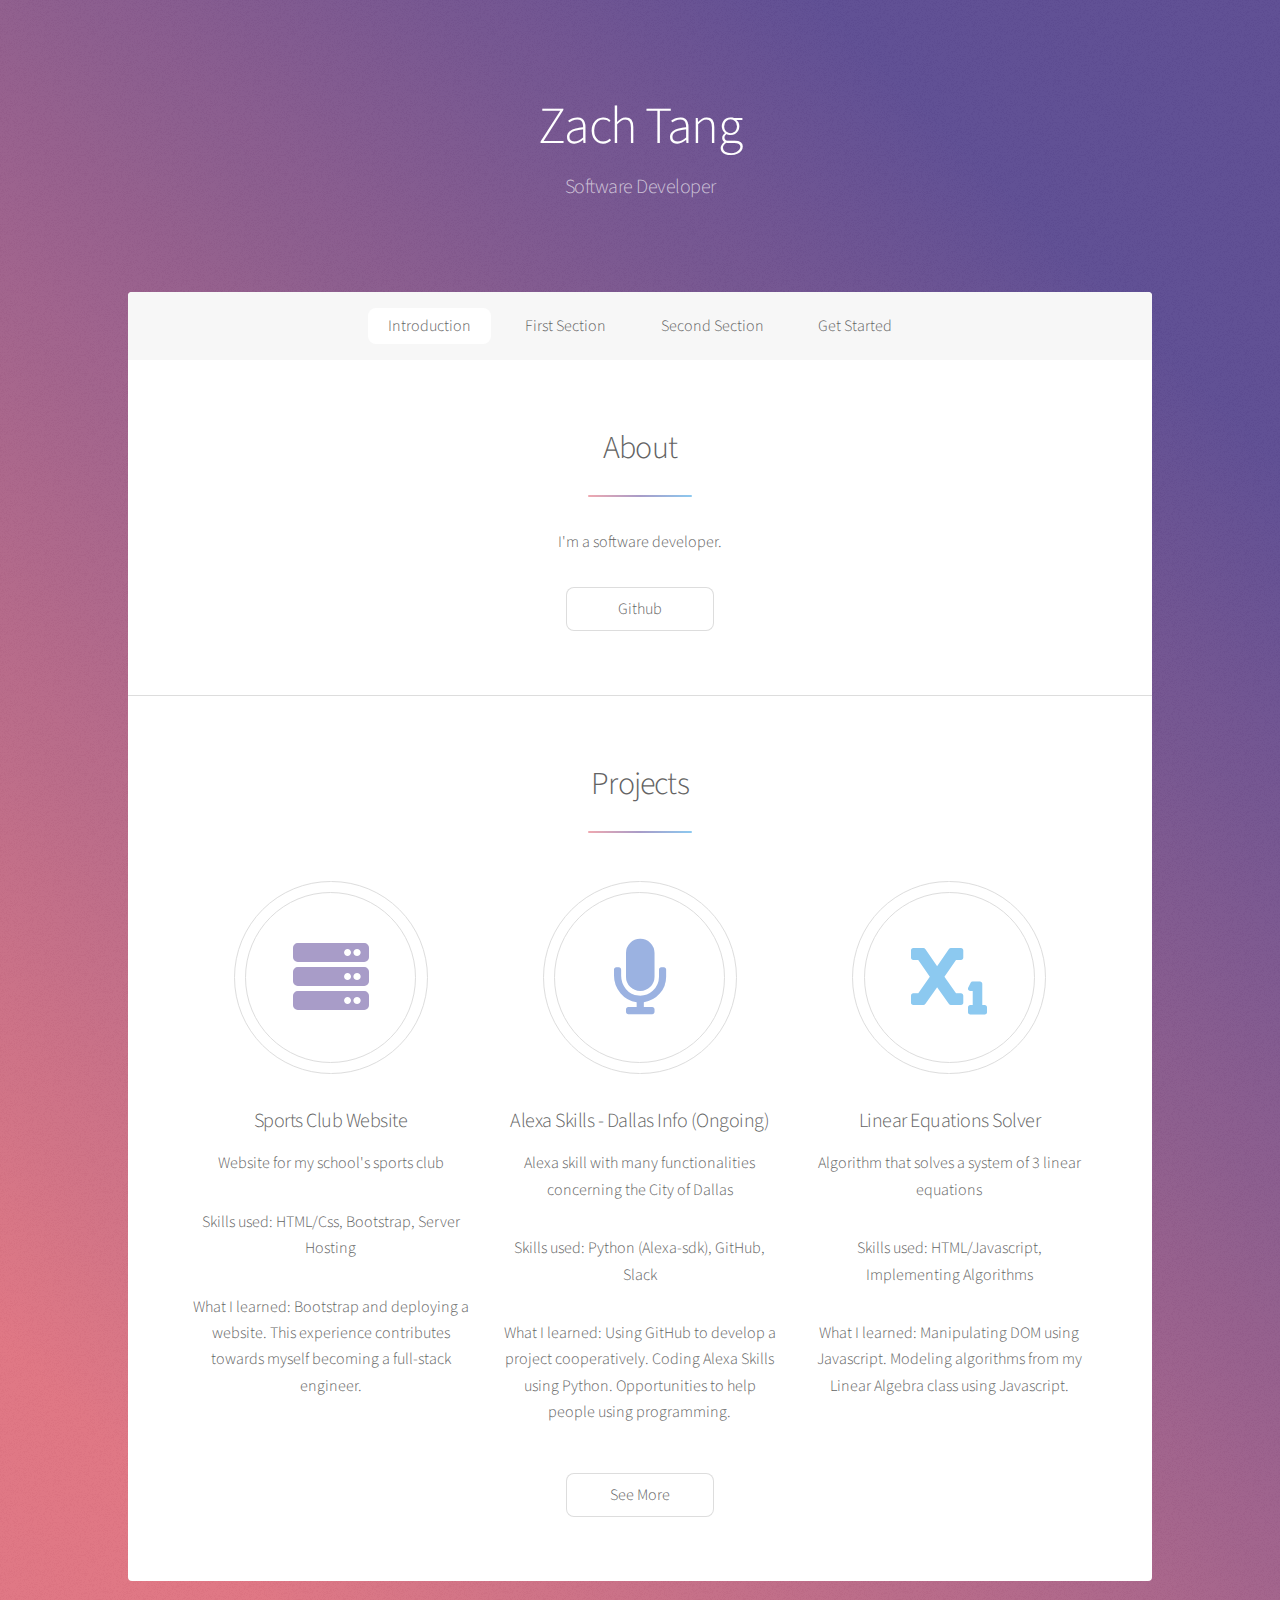
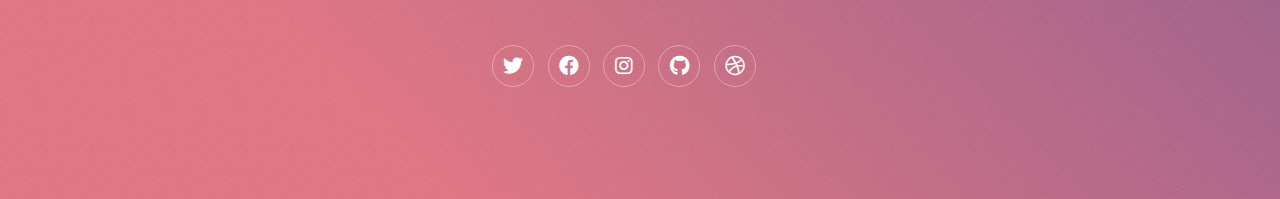
==== index.html @ ee9b59a8 "changed fa icons" ====
<!DOCTYPE HTML>
<!--
	Stellar by HTML5 UP
	html5up.net | @ajlkn
	Free for personal and commercial use under the CCA 3.0 license (html5up.net/license)
-->
<html>
	<head>
		<title>Stellar by HTML5 UP</title>
		<meta charset="utf-8" />
		<meta name="viewport" content="width=device-width, initial-scale=1, user-scalable=no" />
		<link rel="stylesheet" href="assets/css/main.css" />
		<link rel="stylesheet" href="https://maxcdn.bootstrapcdn.com/font-awesome/4.4.0/css/font-awesome.min.css">
		<noscript><link rel="stylesheet" href="assets/css/noscript.css" /></noscript>
	</head>
	<body class="is-preload">

		<!-- Wrapper -->
			<div id="wrapper">

				<!-- Header -->
					<header id="header" class="alt">
						<h1>Zach Tang</h1>
						<p>Software Developer</p>
					</header>

				<!-- Nav -->
					<nav id="nav">
						<ul>
							<li><a href="#intro" class="active">Introduction</a></li>
							<li><a href="#first">First Section</a></li>
							<li><a href="#second">Second Section</a></li>
							<li><a href="#cta">Get Started</a></li>
						</ul>
					</nav>

				<!-- Main -->
					<div id="main">

						<!-- Introduction -->
							<section id="intro" class="main special">
								<div class="spotlight">
									<div class="content">
										<header class="major">
											<h2>About</h2>
										</header>
										<p>I'm a software developer.</p>
										<a href="generic.html" class="button">Github</a>
									</div>
								</div>
							</section>

						<!-- Portfolio -->
							<section id="first" class="main special">
								<header class="major">
									<h2>Projects</h2>
								</header>
								<ul class="features">
									<li>
										<span class="icon solid major style3 fa-server"></span>
										<h3>Sports Club Website</h3>
										<p>Website for my school's sports club</p>
										<p>Skills used: HTML/Css, Bootstrap, Server Hosting</p>
										<p>What I learned: Bootstrap and deploying a website. This
											experience contributes towards myself becoming a full-stack engineer.
										</p>
									</li>
									<li>
										<span class="icon solid major style4 fa-microphone"></span>
										<h3>Alexa Skills - Dallas Info (Ongoing)</h3>
										<p>Alexa skill with many functionalities concerning the City of Dallas</p>
										<p>Skills used: Python (Alexa-sdk), GitHub, Slack</p>
										<p>What I learned: Using GitHub to develop a project cooperatively.
											Coding Alexa Skills using Python. Opportunities to help people
											using programming.
										</p>
									</li>
									<li>
										<span class="icon solid major style5 fa-subscript"></span>
										<h3>Linear Equations Solver</h3>
										<p>Algorithm that solves a system of 3 linear equations</p>
										<p>Skills used: HTML/Javascript, Implementing Algorithms</p>
										<p>What I learned: Manipulating DOM using Javascript. 
											Modeling algorithms from my Linear Algebra class using Javascript.
										</p>
									</li>
								</ul>
								<footer class="major">
									<ul class="actions special">
										<li><a href="projects.html" class="button">See More</a></li>
									</ul>
								</footer>
							</section>
					</div>

				<!-- Footer -->
					<footer id="footer">
						<section class="align-center">	
							<ul class="icons">
								<li><a href="#" class="icon brands fa-twitter alt"><span class="label">Twitter</span></a></li>
								<li><a href="#" class="icon brands fa-facebook-f alt"><span class="label">Facebook</span></a></li>
								<li><a href="#" class="icon brands fa-instagram alt"><span class="label">Instagram</span></a></li>
								<li><a href="#" class="icon brands fa-github alt"><span class="label">GitHub</span></a></li>
								<li><a href="#" class="icon brands fa-dribbble alt"><span class="label">Dribbble</span></a></li>
							</ul>
						</section>
					</footer>

			</div>

		<!-- Scripts -->
			<script src="assets/js/jquery.min.js"></script>
			<script src="assets/js/jquery.scrollex.min.js"></script>
			<script src="assets/js/jquery.scrolly.min.js"></script>
			<script src="assets/js/browser.min.js"></script>
			<script src="assets/js/breakpoints.min.js"></script>
			<script src="assets/js/util.js"></script>
			<script src="assets/js/main.js"></script>

	</body>
</html>
---- assets/css/main.css ----
@import url(fontawesome-all.min.css);
@import 'https://fonts.googleapis.com/css?family=Source+Sans+Pro:300,400';

/*
	Stellar by HTML5 UP
	html5up.net | @ajlkn
	Free for personal and commercial use under the CCA 3.0 license (html5up.net/license)
*/

html, body, div, span, applet, object,
iframe, h1, h2, h3, h4, h5, h6, p, blockquote,
pre, a, abbr, acronym, address, big, cite,
code, del, dfn, em, img, ins, kbd, q, s, samp,
small, strike, strong, sub, sup, tt, var, b,
u, i, center, dl, dt, dd, ol, ul, li, fieldset,
form, label, legend, table, caption, tbody,
tfoot, thead, tr, th, td, article, aside,
canvas, details, embed, figure, figcaption,
footer, header, hgroup, menu, nav, output, ruby,
section, summary, time, mark, audio, video {
	margin: 0;
	padding: 0;
	border: 0;
	font-size: 100%;
	font: inherit;
	vertical-align: baseline;}

article, aside, details, figcaption, figure,
footer, header, hgroup, menu, nav, section {
	display: block;}

body {
	line-height: 1;
}

ol, ul {
	list-style: none;
}

blockquote, q {
	quotes: none;
}

	blockquote:before, blockquote:after, q:before, q:after {
		content: '';
		content: none;
	}

table {
	border-collapse: collapse;
	border-spacing: 0;
}

body {
	-webkit-text-size-adjust: none;
}

mark {
	background-color: transparent;
	color: inherit;
}

input::-moz-focus-inner {
	border: 0;
	padding: 0;
}

input, select, textarea {
	-moz-appearance: none;
	-webkit-appearance: none;
	-ms-appearance: none;
	appearance: none;
}

/* Basic */

	@-ms-viewport {
		width: device-width;
	}

	body {
		-ms-overflow-style: scrollbar;
	}

	@media screen and (max-width: 480px) {

		html, body {
			min-width: 320px;
		}

	}

	html {
		box-sizing: border-box;
	}

	*, *:before, *:after {
		box-sizing: inherit;
	}

	body {
		background-color: #935d8c;
		background-image: url("images/overlay.png"), -moz-linear-gradient(45deg, #e37682 15%, #5f4d93 85%);
		background-image: url("images/overlay.png"), -webkit-linear-gradient(45deg, #e37682 15%, #5f4d93 85%);
		background-image: url("images/overlay.png"), -ms-linear-gradient(45deg, #e37682 15%, #5f4d93 85%);
		background-image: url("images/overlay.png"), linear-gradient(45deg, #e37682 15%, #5f4d93 85%);
	}

		body.is-preload *, body.is-preload *:before, body.is-preload *:after {
			-moz-animation: none !important;
			-webkit-animation: none !important;
			-ms-animation: none !important;
			animation: none !important;
			-moz-transition: none !important;
			-webkit-transition: none !important;
			-ms-transition: none !important;
			transition: none !important;
		}

/* Type */

	body {
		background-color: #935d8c;
		color: rgba(255, 255, 255, 0.65);
	}

	body, input, select, textarea {
		font-family: "Source Sans Pro", Helvetica, sans-serif;
		font-size: 17pt;
		font-weight: 300;
		line-height: 1.65;
	}

		@media screen and (max-width: 1680px) {

			body, input, select, textarea {
				font-size: 14pt;
			}

		}

		@media screen and (max-width: 1280px) {

			body, input, select, textarea {
				font-size: 12pt;
			}

		}

		@media screen and (max-width: 360px) {

			body, input, select, textarea {
				font-size: 11pt;
			}

		}

	a {
		-moz-transition: color 0.2s ease, border-bottom 0.2s ease;
		-webkit-transition: color 0.2s ease, border-bottom 0.2s ease;
		-ms-transition: color 0.2s ease, border-bottom 0.2s ease;
		transition: color 0.2s ease, border-bottom 0.2s ease;
		text-decoration: none;
		border-bottom: dotted 1px;
		color: inherit;
	}

		a:hover {
			border-bottom-color: transparent;
		}

	strong, b {
		font-weight: 400;
	}

	em, i {
		font-style: italic;
	}

	p {
		margin: 0 0 2em 0;
	}

		p.content {
			-moz-columns: 20em 2;
			-webkit-columns: 20em 2;
			-ms-columns: 20em 2;
			columns: 20em 2;
			-moz-column-gap: 2em;
			-webkit-column-gap: 2em;
			-ms-column-gap: 2em;
			column-gap: 2em;
			text-align: justify;
		}

	h1, h2, h3, h4, h5, h6 {
		font-weight: 300;
		line-height: 1.5;
		margin: 0 0 0.7em 0;
		letter-spacing: -0.025em;
	}

		h1 a, h2 a, h3 a, h4 a, h5 a, h6 a {
			color: inherit;
			text-decoration: none;
		}

	h1 {
		font-size: 2.5em;
		line-height: 1.2;
	}

	h2 {
		font-size: 1.5em;
	}

	h3 {
		font-size: 1.25em;
	}

	h4 {
		font-size: 1.1em;
	}

	h5 {
		font-size: 0.9em;
	}

	h6 {
		font-size: 0.7em;
	}

	@media screen and (max-width: 736px) {

		h1 {
			font-size: 2em;
		}

	}

	sub {
		font-size: 0.8em;
		position: relative;
		top: 0.5em;
	}

	sup {
		font-size: 0.8em;
		position: relative;
		top: -0.5em;
	}

	blockquote {
		border-left: solid 4px;
		font-style: italic;
		margin: 0 0 2em 0;
		padding: 0.5em 0 0.5em 2em;
	}

	code {
		border-radius: 8px;
		border: solid 1px;
		font-family: "Courier New", monospace;
		font-size: 0.9em;
		margin: 0 0.25em;
		padding: 0.25em 0.65em;
	}

	pre {
		-webkit-overflow-scrolling: touch;
		font-family: "Courier New", monospace;
		font-size: 0.9em;
		margin: 0 0 2em 0;
	}

		pre code {
			display: block;
			line-height: 1.75;
			padding: 1em 1.5em;
			overflow-x: auto;
		}

	hr {
		border: 0;
		border-bottom: solid 1px;
		margin: 2em 0;
	}

		hr.major {
			margin: 3em 0;
		}

	.align-left {
		text-align: left;
	}

	.align-center {
		text-align: center;
	}

	.align-right {
		text-align: right;
	}

	input, select, textarea {
		color: #ffffff;
	}

	a:hover {
		color: #ffffff;
	}

	strong, b {
		color: #ffffff;
	}

	h1, h2, h3, h4, h5, h6 {
		color: #ffffff;
	}

	blockquote {
		border-left-color: rgba(255, 255, 255, 0.35);
	}

	code {
		background: rgba(255, 255, 255, 0.075);
		border-color: rgba(255, 255, 255, 0.35);
	}

	hr {
		border-bottom-color: rgba(255, 255, 255, 0.35);
	}

/* Row */

	.row {
		display: flex;
		flex-wrap: wrap;
		box-sizing: border-box;
		align-items: stretch;
	}

		.row > * {
			box-sizing: border-box;
		}

		.row.gtr-uniform > * > :last-child {
			margin-bottom: 0;
		}

		.row.aln-left {
			justify-content: flex-start;
		}

		.row.aln-center {
			justify-content: center;
		}

		.row.aln-right {
			justify-content: flex-end;
		}

		.row.aln-top {
			align-items: flex-start;
		}

		.row.aln-middle {
			align-items: center;
		}

		.row.aln-bottom {
			align-items: flex-end;
		}

		.row > .imp {
			order: -1;
		}

		.row > .col-1 {
			width: 8.33333%;
		}

		.row > .off-1 {
			margin-left: 8.33333%;
		}

		.row > .col-2 {
			width: 16.66667%;
		}

		.row > .off-2 {
			margin-left: 16.66667%;
		}

		.row > .col-3 {
			width: 25%;
		}

		.row > .off-3 {
			margin-left: 25%;
		}

		.row > .col-4 {
			width: 33.33333%;
		}

		.row > .off-4 {
			margin-left: 33.33333%;
		}

		.row > .col-5 {
			width: 41.66667%;
		}

		.row > .off-5 {
			margin-left: 41.66667%;
		}

		.row > .col-6 {
			width: 50%;
		}

		.row > .off-6 {
			margin-left: 50%;
		}

		.row > .col-7 {
			width: 58.33333%;
		}

		.row > .off-7 {
			margin-left: 58.33333%;
		}

		.row > .col-8 {
			width: 66.66667%;
		}

		.row > .off-8 {
			margin-left: 66.66667%;
		}

		.row > .col-9 {
			width: 75%;
		}

		.row > .off-9 {
			margin-left: 75%;
		}

		.row > .col-10 {
			width: 83.33333%;
		}

		.row > .off-10 {
			margin-left: 83.33333%;
		}

		.row > .col-11 {
			width: 91.66667%;
		}

		.row > .off-11 {
			margin-left: 91.66667%;
		}

		.row > .col-12 {
			width: 100%;
		}

		.row > .off-12 {
			margin-left: 100%;
		}

		.row.gtr-0 {
			margin-top: 0;
			margin-left: 0em;
		}

			.row.gtr-0 > * {
				padding: 0 0 0 0em;
			}

			.row.gtr-0.gtr-uniform {
				margin-top: 0em;
			}

				.row.gtr-0.gtr-uniform > * {
					padding-top: 0em;
				}

		.row.gtr-25 {
			margin-top: 0;
			margin-left: -0.375em;
		}

			.row.gtr-25 > * {
				padding: 0 0 0 0.375em;
			}

			.row.gtr-25.gtr-uniform {
				margin-top: -0.375em;
			}

				.row.gtr-25.gtr-uniform > * {
					padding-top: 0.375em;
				}

		.row.gtr-50 {
			margin-top: 0;
			margin-left: -0.75em;
		}

			.row.gtr-50 > * {
				padding: 0 0 0 0.75em;
			}

			.row.gtr-50.gtr-uniform {
				margin-top: -0.75em;
			}

				.row.gtr-50.gtr-uniform > * {
					padding-top: 0.75em;
				}

		.row {
			margin-top: 0;
			margin-left: -1.5em;
		}

			.row > * {
				padding: 0 0 0 1.5em;
			}

			.row.gtr-uniform {
				margin-top: -1.5em;
			}

				.row.gtr-uniform > * {
					padding-top: 1.5em;
				}

		.row.gtr-150 {
			margin-top: 0;
			margin-left: -2.25em;
		}

			.row.gtr-150 > * {
				padding: 0 0 0 2.25em;
			}

			.row.gtr-150.gtr-uniform {
				margin-top: -2.25em;
			}

				.row.gtr-150.gtr-uniform > * {
					padding-top: 2.25em;
				}

		.row.gtr-200 {
			margin-top: 0;
			margin-left: -3em;
		}

			.row.gtr-200 > * {
				padding: 0 0 0 3em;
			}

			.row.gtr-200.gtr-uniform {
				margin-top: -3em;
			}

				.row.gtr-200.gtr-uniform > * {
					padding-top: 3em;
				}

		@media screen and (max-width: 1680px) {

			.row {
				display: flex;
				flex-wrap: wrap;
				box-sizing: border-box;
				align-items: stretch;
			}

				.row > * {
					box-sizing: border-box;
				}

				.row.gtr-uniform > * > :last-child {
					margin-bottom: 0;
				}

				.row.aln-left {
					justify-content: flex-start;
				}

				.row.aln-center {
					justify-content: center;
				}

				.row.aln-right {
					justify-content: flex-end;
				}

				.row.aln-top {
					align-items: flex-start;
				}

				.row.aln-middle {
					align-items: center;
				}

				.row.aln-bottom {
					align-items: flex-end;
				}

				.row > .imp-xlarge {
					order: -1;
				}

				.row > .col-1-xlarge {
					width: 8.33333%;
				}

				.row > .off-1-xlarge {
					margin-left: 8.33333%;
				}

				.row > .col-2-xlarge {
					width: 16.66667%;
				}

				.row > .off-2-xlarge {
					margin-left: 16.66667%;
				}

				.row > .col-3-xlarge {
					width: 25%;
				}

				.row > .off-3-xlarge {
					margin-left: 25%;
				}

				.row > .col-4-xlarge {
					width: 33.33333%;
				}

				.row > .off-4-xlarge {
					margin-left: 33.33333%;
				}

				.row > .col-5-xlarge {
					width: 41.66667%;
				}

				.row > .off-5-xlarge {
					margin-left: 41.66667%;
				}

				.row > .col-6-xlarge {
					width: 50%;
				}

				.row > .off-6-xlarge {
					margin-left: 50%;
				}

				.row > .col-7-xlarge {
					width: 58.33333%;
				}

				.row > .off-7-xlarge {
					margin-left: 58.33333%;
				}

				.row > .col-8-xlarge {
					width: 66.66667%;
				}

				.row > .off-8-xlarge {
					margin-left: 66.66667%;
				}

				.row > .col-9-xlarge {
					width: 75%;
				}

				.row > .off-9-xlarge {
					margin-left: 75%;
				}

				.row > .col-10-xlarge {
					width: 83.33333%;
				}

				.row > .off-10-xlarge {
					margin-left: 83.33333%;
				}

				.row > .col-11-xlarge {
					width: 91.66667%;
				}

				.row > .off-11-xlarge {
					margin-left: 91.66667%;
				}

				.row > .col-12-xlarge {
					width: 100%;
				}

				.row > .off-12-xlarge {
					margin-left: 100%;
				}

				.row.gtr-0 {
					margin-top: 0;
					margin-left: 0em;
				}

					.row.gtr-0 > * {
						padding: 0 0 0 0em;
					}

					.row.gtr-0.gtr-uniform {
						margin-top: 0em;
					}

						.row.gtr-0.gtr-uniform > * {
							padding-top: 0em;
						}

				.row.gtr-25 {
					margin-top: 0;
					margin-left: -0.375em;
				}

					.row.gtr-25 > * {
						padding: 0 0 0 0.375em;
					}

					.row.gtr-25.gtr-uniform {
						margin-top: -0.375em;
					}

						.row.gtr-25.gtr-uniform > * {
							padding-top: 0.375em;
						}

				.row.gtr-50 {
					margin-top: 0;
					margin-left: -0.75em;
				}

					.row.gtr-50 > * {
						padding: 0 0 0 0.75em;
					}

					.row.gtr-50.gtr-uniform {
						margin-top: -0.75em;
					}

						.row.gtr-50.gtr-uniform > * {
							padding-top: 0.75em;
						}

				.row {
					margin-top: 0;
					margin-left: -1.5em;
				}

					.row > * {
						padding: 0 0 0 1.5em;
					}

					.row.gtr-uniform {
						margin-top: -1.5em;
					}

						.row.gtr-uniform > * {
							padding-top: 1.5em;
						}

				.row.gtr-150 {
					margin-top: 0;
					margin-left: -2.25em;
				}

					.row.gtr-150 > * {
						padding: 0 0 0 2.25em;
					}

					.row.gtr-150.gtr-uniform {
						margin-top: -2.25em;
					}

						.row.gtr-150.gtr-uniform > * {
							padding-top: 2.25em;
						}

				.row.gtr-200 {
					margin-top: 0;
					margin-left: -3em;
				}

					.row.gtr-200 > * {
						padding: 0 0 0 3em;
					}

					.row.gtr-200.gtr-uniform {
						margin-top: -3em;
					}

						.row.gtr-200.gtr-uniform > * {
							padding-top: 3em;
						}

		}

		@media screen and (max-width: 1280px) {

			.row {
				display: flex;
				flex-wrap: wrap;
				box-sizing: border-box;
				align-items: stretch;
			}

				.row > * {
					box-sizing: border-box;
				}

				.row.gtr-uniform > * > :last-child {
					margin-bottom: 0;
				}

				.row.aln-left {
					justify-content: flex-start;
				}

				.row.aln-center {
					justify-content: center;
				}

				.row.aln-right {
					justify-content: flex-end;
				}

				.row.aln-top {
					align-items: flex-start;
				}

				.row.aln-middle {
					align-items: center;
				}

				.row.aln-bottom {
					align-items: flex-end;
				}

				.row > .imp-large {
					order: -1;
				}

				.row > .col-1-large {
					width: 8.33333%;
				}

				.row > .off-1-large {
					margin-left: 8.33333%;
				}

				.row > .col-2-large {
					width: 16.66667%;
				}

				.row > .off-2-large {
					margin-left: 16.66667%;
				}

				.row > .col-3-large {
					width: 25%;
				}

				.row > .off-3-large {
					margin-left: 25%;
				}

				.row > .col-4-large {
					width: 33.33333%;
				}

				.row > .off-4-large {
					margin-left: 33.33333%;
				}

				.row > .col-5-large {
					width: 41.66667%;
				}

				.row > .off-5-large {
					margin-left: 41.66667%;
				}

				.row > .col-6-large {
					width: 50%;
				}

				.row > .off-6-large {
					margin-left: 50%;
				}

				.row > .col-7-large {
					width: 58.33333%;
				}

				.row > .off-7-large {
					margin-left: 58.33333%;
				}

				.row > .col-8-large {
					width: 66.66667%;
				}

				.row > .off-8-large {
					margin-left: 66.66667%;
				}

				.row > .col-9-large {
					width: 75%;
				}

				.row > .off-9-large {
					margin-left: 75%;
				}

				.row > .col-10-large {
					width: 83.33333%;
				}

				.row > .off-10-large {
					margin-left: 83.33333%;
				}

				.row > .col-11-large {
					width: 91.66667%;
				}

				.row > .off-11-large {
					margin-left: 91.66667%;
				}

				.row > .col-12-large {
					width: 100%;
				}

				.row > .off-12-large {
					margin-left: 100%;
				}

				.row.gtr-0 {
					margin-top: 0;
					margin-left: 0em;
				}

					.row.gtr-0 > * {
						padding: 0 0 0 0em;
					}

					.row.gtr-0.gtr-uniform {
						margin-top: 0em;
					}

						.row.gtr-0.gtr-uniform > * {
							padding-top: 0em;
						}

				.row.gtr-25 {
					margin-top: 0;
					margin-left: -0.375em;
				}

					.row.gtr-25 > * {
						padding: 0 0 0 0.375em;
					}

					.row.gtr-25.gtr-uniform {
						margin-top: -0.375em;
					}

						.row.gtr-25.gtr-uniform > * {
							padding-top: 0.375em;
						}

				.row.gtr-50 {
					margin-top: 0;
					margin-left: -0.75em;
				}

					.row.gtr-50 > * {
						padding: 0 0 0 0.75em;
					}

					.row.gtr-50.gtr-uniform {
						margin-top: -0.75em;
					}

						.row.gtr-50.gtr-uniform > * {
							padding-top: 0.75em;
						}

				.row {
					margin-top: 0;
					margin-left: -1.5em;
				}

					.row > * {
						padding: 0 0 0 1.5em;
					}

					.row.gtr-uniform {
						margin-top: -1.5em;
					}

						.row.gtr-uniform > * {
							padding-top: 1.5em;
						}

				.row.gtr-150 {
					margin-top: 0;
					margin-left: -2.25em;
				}

					.row.gtr-150 > * {
						padding: 0 0 0 2.25em;
					}

					.row.gtr-150.gtr-uniform {
						margin-top: -2.25em;
					}

						.row.gtr-150.gtr-uniform > * {
							padding-top: 2.25em;
						}

				.row.gtr-200 {
					margin-top: 0;
					margin-left: -3em;
				}

					.row.gtr-200 > * {
						padding: 0 0 0 3em;
					}

					.row.gtr-200.gtr-uniform {
						margin-top: -3em;
					}

						.row.gtr-200.gtr-uniform > * {
							padding-top: 3em;
						}

		}

		@media screen and (max-width: 980px) {

			.row {
				display: flex;
				flex-wrap: wrap;
				box-sizing: border-box;
				align-items: stretch;
			}

				.row > * {
					box-sizing: border-box;
				}

				.row.gtr-uniform > * > :last-child {
					margin-bottom: 0;
				}

				.row.aln-left {
					justify-content: flex-start;
				}

				.row.aln-center {
					justify-content: center;
				}

				.row.aln-right {
					justify-content: flex-end;
				}

				.row.aln-top {
					align-items: flex-start;
				}

				.row.aln-middle {
					align-items: center;
				}

				.row.aln-bottom {
					align-items: flex-end;
				}

				.row > .imp-medium {
					order: -1;
				}

				.row > .col-1-medium {
					width: 8.33333%;
				}

				.row > .off-1-medium {
					margin-left: 8.33333%;
				}

				.row > .col-2-medium {
					width: 16.66667%;
				}

				.row > .off-2-medium {
					margin-left: 16.66667%;
				}

				.row > .col-3-medium {
					width: 25%;
				}

				.row > .off-3-medium {
					margin-left: 25%;
				}

				.row > .col-4-medium {
					width: 33.33333%;
				}

				.row > .off-4-medium {
					margin-left: 33.33333%;
				}

				.row > .col-5-medium {
					width: 41.66667%;
				}

				.row > .off-5-medium {
					margin-left: 41.66667%;
				}

				.row > .col-6-medium {
					width: 50%;
				}

				.row > .off-6-medium {
					margin-left: 50%;
				}

				.row > .col-7-medium {
					width: 58.33333%;
				}

				.row > .off-7-medium {
					margin-left: 58.33333%;
				}

				.row > .col-8-medium {
					width: 66.66667%;
				}

				.row > .off-8-medium {
					margin-left: 66.66667%;
				}

				.row > .col-9-medium {
					width: 75%;
				}

				.row > .off-9-medium {
					margin-left: 75%;
				}

				.row > .col-10-medium {
					width: 83.33333%;
				}

				.row > .off-10-medium {
					margin-left: 83.33333%;
				}

				.row > .col-11-medium {
					width: 91.66667%;
				}

				.row > .off-11-medium {
					margin-left: 91.66667%;
				}

				.row > .col-12-medium {
					width: 100%;
				}

				.row > .off-12-medium {
					margin-left: 100%;
				}

				.row.gtr-0 {
					margin-top: 0;
					margin-left: 0em;
				}

					.row.gtr-0 > * {
						padding: 0 0 0 0em;
					}

					.row.gtr-0.gtr-uniform {
						margin-top: 0em;
					}

						.row.gtr-0.gtr-uniform > * {
							padding-top: 0em;
						}

				.row.gtr-25 {
					margin-top: 0;
					margin-left: -0.375em;
				}

					.row.gtr-25 > * {
						padding: 0 0 0 0.375em;
					}

					.row.gtr-25.gtr-uniform {
						margin-top: -0.375em;
					}

						.row.gtr-25.gtr-uniform > * {
							padding-top: 0.375em;
						}

				.row.gtr-50 {
					margin-top: 0;
					margin-left: -0.75em;
				}

					.row.gtr-50 > * {
						padding: 0 0 0 0.75em;
					}

					.row.gtr-50.gtr-uniform {
						margin-top: -0.75em;
					}

						.row.gtr-50.gtr-uniform > * {
							padding-top: 0.75em;
						}

				.row {
					margin-top: 0;
					margin-left: -1.5em;
				}

					.row > * {
						padding: 0 0 0 1.5em;
					}

					.row.gtr-uniform {
						margin-top: -1.5em;
					}

						.row.gtr-uniform > * {
							padding-top: 1.5em;
						}

				.row.gtr-150 {
					margin-top: 0;
					margin-left: -2.25em;
				}

					.row.gtr-150 > * {
						padding: 0 0 0 2.25em;
					}

					.row.gtr-150.gtr-uniform {
						margin-top: -2.25em;
					}

						.row.gtr-150.gtr-uniform > * {
							padding-top: 2.25em;
						}

				.row.gtr-200 {
					margin-top: 0;
					margin-left: -3em;
				}

					.row.gtr-200 > * {
						padding: 0 0 0 3em;
					}

					.row.gtr-200.gtr-uniform {
						margin-top: -3em;
					}

						.row.gtr-200.gtr-uniform > * {
							padding-top: 3em;
						}

		}

		@media screen and (max-width: 736px) {

			.row {
				display: flex;
				flex-wrap: wrap;
				box-sizing: border-box;
				align-items: stretch;
			}

				.row > * {
					box-sizing: border-box;
				}

				.row.gtr-uniform > * > :last-child {
					margin-bottom: 0;
				}

				.row.aln-left {
					justify-content: flex-start;
				}

				.row.aln-center {
					justify-content: center;
				}

				.row.aln-right {
					justify-content: flex-end;
				}

				.row.aln-top {
					align-items: flex-start;
				}

				.row.aln-middle {
					align-items: center;
				}

				.row.aln-bottom {
					align-items: flex-end;
				}

				.row > .imp-small {
					order: -1;
				}

				.row > .col-1-small {
					width: 8.33333%;
				}

				.row > .off-1-small {
					margin-left: 8.33333%;
				}

				.row > .col-2-small {
					width: 16.66667%;
				}

				.row > .off-2-small {
					margin-left: 16.66667%;
				}

				.row > .col-3-small {
					width: 25%;
				}

				.row > .off-3-small {
					margin-left: 25%;
				}

				.row > .col-4-small {
					width: 33.33333%;
				}

				.row > .off-4-small {
					margin-left: 33.33333%;
				}

				.row > .col-5-small {
					width: 41.66667%;
				}

				.row > .off-5-small {
					margin-left: 41.66667%;
				}

				.row > .col-6-small {
					width: 50%;
				}

				.row > .off-6-small {
					margin-left: 50%;
				}

				.row > .col-7-small {
					width: 58.33333%;
				}

				.row > .off-7-small {
					margin-left: 58.33333%;
				}

				.row > .col-8-small {
					width: 66.66667%;
				}

				.row > .off-8-small {
					margin-left: 66.66667%;
				}

				.row > .col-9-small {
					width: 75%;
				}

				.row > .off-9-small {
					margin-left: 75%;
				}

				.row > .col-10-small {
					width: 83.33333%;
				}

				.row > .off-10-small {
					margin-left: 83.33333%;
				}

				.row > .col-11-small {
					width: 91.66667%;
				}

				.row > .off-11-small {
					margin-left: 91.66667%;
				}

				.row > .col-12-small {
					width: 100%;
				}

				.row > .off-12-small {
					margin-left: 100%;
				}

				.row.gtr-0 {
					margin-top: 0;
					margin-left: 0em;
				}

					.row.gtr-0 > * {
						padding: 0 0 0 0em;
					}

					.row.gtr-0.gtr-uniform {
						margin-top: 0em;
					}

						.row.gtr-0.gtr-uniform > * {
							padding-top: 0em;
						}

				.row.gtr-25 {
					margin-top: 0;
					margin-left: -0.25em;
				}

					.row.gtr-25 > * {
						padding: 0 0 0 0.25em;
					}

					.row.gtr-25.gtr-uniform {
						margin-top: -0.25em;
					}

						.row.gtr-25.gtr-uniform > * {
							padding-top: 0.25em;
						}

				.row.gtr-50 {
					margin-top: 0;
					margin-left: -0.5em;
				}

					.row.gtr-50 > * {
						padding: 0 0 0 0.5em;
					}

					.row.gtr-50.gtr-uniform {
						margin-top: -0.5em;
					}

						.row.gtr-50.gtr-uniform > * {
							padding-top: 0.5em;
						}

				.row {
					margin-top: 0;
					margin-left: -1em;
				}

					.row > * {
						padding: 0 0 0 1em;
					}

					.row.gtr-uniform {
						margin-top: -1em;
					}

						.row.gtr-uniform > * {
							padding-top: 1em;
						}

				.row.gtr-150 {
					margin-top: 0;
					margin-left: -1.5em;
				}

					.row.gtr-150 > * {
						padding: 0 0 0 1.5em;
					}

					.row.gtr-150.gtr-uniform {
						margin-top: -1.5em;
					}

						.row.gtr-150.gtr-uniform > * {
							padding-top: 1.5em;
						}

				.row.gtr-200 {
					margin-top: 0;
					margin-left: -2em;
				}

					.row.gtr-200 > * {
						padding: 0 0 0 2em;
					}

					.row.gtr-200.gtr-uniform {
						margin-top: -2em;
					}

						.row.gtr-200.gtr-uniform > * {
							padding-top: 2em;
						}

		}

		@media screen and (max-width: 480px) {

			.row {
				display: flex;
				flex-wrap: wrap;
				box-sizing: border-box;
				align-items: stretch;
			}

				.row > * {
					box-sizing: border-box;
				}

				.row.gtr-uniform > * > :last-child {
					margin-bottom: 0;
				}

				.row.aln-left {
					justify-content: flex-start;
				}

				.row.aln-center {
					justify-content: center;
				}

				.row.aln-right {
					justify-content: flex-end;
				}

				.row.aln-top {
					align-items: flex-start;
				}

				.row.aln-middle {
					align-items: center;
				}

				.row.aln-bottom {
					align-items: flex-end;
				}

				.row > .imp-xsmall {
					order: -1;
				}

				.row > .col-1-xsmall {
					width: 8.33333%;
				}

				.row > .off-1-xsmall {
					margin-left: 8.33333%;
				}

				.row > .col-2-xsmall {
					width: 16.66667%;
				}

				.row > .off-2-xsmall {
					margin-left: 16.66667%;
				}

				.row > .col-3-xsmall {
					width: 25%;
				}

				.row > .off-3-xsmall {
					margin-left: 25%;
				}

				.row > .col-4-xsmall {
					width: 33.33333%;
				}

				.row > .off-4-xsmall {
					margin-left: 33.33333%;
				}

				.row > .col-5-xsmall {
					width: 41.66667%;
				}

				.row > .off-5-xsmall {
					margin-left: 41.66667%;
				}

				.row > .col-6-xsmall {
					width: 50%;
				}

				.row > .off-6-xsmall {
					margin-left: 50%;
				}

				.row > .col-7-xsmall {
					width: 58.33333%;
				}

				.row > .off-7-xsmall {
					margin-left: 58.33333%;
				}

				.row > .col-8-xsmall {
					width: 66.66667%;
				}

				.row > .off-8-xsmall {
					margin-left: 66.66667%;
				}

				.row > .col-9-xsmall {
					width: 75%;
				}

				.row > .off-9-xsmall {
					margin-left: 75%;
				}

				.row > .col-10-xsmall {
					width: 83.33333%;
				}

				.row > .off-10-xsmall {
					margin-left: 83.33333%;
				}

				.row > .col-11-xsmall {
					width: 91.66667%;
				}

				.row > .off-11-xsmall {
					margin-left: 91.66667%;
				}

				.row > .col-12-xsmall {
					width: 100%;
				}

				.row > .off-12-xsmall {
					margin-left: 100%;
				}

				.row.gtr-0 {
					margin-top: 0;
					margin-left: 0em;
				}

					.row.gtr-0 > * {
						padding: 0 0 0 0em;
					}

					.row.gtr-0.gtr-uniform {
						margin-top: 0em;
					}

						.row.gtr-0.gtr-uniform > * {
							padding-top: 0em;
						}

				.row.gtr-25 {
					margin-top: 0;
					margin-left: -0.3125em;
				}

					.row.gtr-25 > * {
						padding: 0 0 0 0.3125em;
					}

					.row.gtr-25.gtr-uniform {
						margin-top: -0.3125em;
					}

						.row.gtr-25.gtr-uniform > * {
							padding-top: 0.3125em;
						}

				.row.gtr-50 {
					margin-top: 0;
					margin-left: -0.625em;
				}

					.row.gtr-50 > * {
						padding: 0 0 0 0.625em;
					}

					.row.gtr-50.gtr-uniform {
						margin-top: -0.625em;
					}

						.row.gtr-50.gtr-uniform > * {
							padding-top: 0.625em;
						}

				.row {
					margin-top: 0;
					margin-left: -1.25em;
				}

					.row > * {
						padding: 0 0 0 1.25em;
					}

					.row.gtr-uniform {
						margin-top: -1.25em;
					}

						.row.gtr-uniform > * {
							padding-top: 1.25em;
						}

				.row.gtr-150 {
					margin-top: 0;
					margin-left: -1.875em;
				}

					.row.gtr-150 > * {
						padding: 0 0 0 1.875em;
					}

					.row.gtr-150.gtr-uniform {
						margin-top: -1.875em;
					}

						.row.gtr-150.gtr-uniform > * {
							padding-top: 1.875em;
						}

				.row.gtr-200 {
					margin-top: 0;
					margin-left: -2.5em;
				}

					.row.gtr-200 > * {
						padding: 0 0 0 2.5em;
					}

					.row.gtr-200.gtr-uniform {
						margin-top: -2.5em;
					}

						.row.gtr-200.gtr-uniform > * {
							padding-top: 2.5em;
						}

		}

/* Box */

	.box {
		border-radius: 8px;
		border: solid;
		margin-bottom: 2em;
		padding: 1.5em;
	}

		.box > :last-child,
		.box > :last-child > :last-child,
		.box > :last-child > :last-child > :last-child {
			margin-bottom: 0;
		}

		.box.alt {
			border: 0;
			border-radius: 0;
			padding: 0;
		}

	.box {
		border-color: rgba(255, 255, 255, 0.35);
	}

/* Button */

	input[type="submit"],
	input[type="reset"],
	input[type="button"],
	button,
	.button {
		-moz-appearance: none;
		-webkit-appearance: none;
		-ms-appearance: none;
		appearance: none;
		-moz-transition: background-color 0.2s ease-in-out, color 0.2s ease-in-out;
		-webkit-transition: background-color 0.2s ease-in-out, color 0.2s ease-in-out;
		-ms-transition: background-color 0.2s ease-in-out, color 0.2s ease-in-out;
		transition: background-color 0.2s ease-in-out, color 0.2s ease-in-out;
		border-radius: 8px;
		border: 0;
		cursor: pointer;
		display: inline-block;
		font-weight: 300;
		height: 2.75em;
		line-height: 2.75em;
		min-width: 9.25em;
		padding: 0 1.5em;
		text-align: center;
		text-decoration: none;
		white-space: nowrap;
	}

		input[type="submit"].icon,
		input[type="reset"].icon,
		input[type="button"].icon,
		button.icon,
		.button.icon {
			padding-left: 1.35em;
		}

			input[type="submit"].icon:before,
			input[type="reset"].icon:before,
			input[type="button"].icon:before,
			button.icon:before,
			.button.icon:before {
				margin-right: 0.5em;
			}

		input[type="submit"].fit,
		input[type="reset"].fit,
		input[type="button"].fit,
		button.fit,
		.button.fit {
			width: 100%;
		}

		input[type="submit"].small,
		input[type="reset"].small,
		input[type="button"].small,
		button.small,
		.button.small {
			font-size: 0.8em;
		}

		input[type="submit"].large,
		input[type="reset"].large,
		input[type="button"].large,
		button.large,
		.button.large {
			font-size: 1.35em;
		}

		input[type="submit"].disabled, input[type="submit"]:disabled,
		input[type="reset"].disabled,
		input[type="reset"]:disabled,
		input[type="button"].disabled,
		input[type="button"]:disabled,
		button.disabled,
		button:disabled,
		.button.disabled,
		.button:disabled {
			pointer-events: none;
			opacity: 0.25;
		}

		@media screen and (max-width: 736px) {

			input[type="submit"],
			input[type="reset"],
			input[type="button"],
			button,
			.button {
				min-width: 0;
			}

		}

	input[type="submit"],
	input[type="reset"],
	input[type="button"],
	button,
	.button {
		background-color: transparent;
		box-shadow: inset 0 0 0 1px rgba(255, 255, 255, 0.35);
		color: #ffffff !important;
	}

		input[type="submit"]:hover,
		input[type="reset"]:hover,
		input[type="button"]:hover,
		button:hover,
		.button:hover {
			background-color: rgba(255, 255, 255, 0.075);
		}

		input[type="submit"]:active,
		input[type="reset"]:active,
		input[type="button"]:active,
		button:active,
		.button:active {
			background-color: rgba(255, 255, 255, 0.2);
		}

		input[type="submit"].icon:before,
		input[type="reset"].icon:before,
		input[type="button"].icon:before,
		button.icon:before,
		.button.icon:before {
			color: rgba(255, 255, 255, 0.5);
		}

		input[type="submit"].primary,
		input[type="reset"].primary,
		input[type="button"].primary,
		button.primary,
		.button.primary {
			background-color: #8cc9f0;
			color: #ffffff !important;
			box-shadow: none;
		}

			input[type="submit"].primary:hover,
			input[type="reset"].primary:hover,
			input[type="button"].primary:hover,
			button.primary:hover,
			.button.primary:hover {
				background-color: #9acff2;
			}

			input[type="submit"].primary:active,
			input[type="reset"].primary:active,
			input[type="button"].primary:active,
			button.primary:active,
			.button.primary:active {
				background-color: #7ec3ee;
			}

			input[type="submit"].primary.icon:before,
			input[type="reset"].primary.icon:before,
			input[type="button"].primary.icon:before,
			button.primary.icon:before,
			.button.primary.icon:before {
				color: #ffffff !important;
			}

/* Form */

	form {
		margin: 0 0 2em 0;
	}

	label {
		display: block;
		font-size: 0.9em;
		font-weight: 400;
		margin: 0 0 1em 0;
	}

	input[type="text"],
	input[type="password"],
	input[type="email"],
	select,
	textarea {
		-moz-appearance: none;
		-webkit-appearance: none;
		-ms-appearance: none;
		appearance: none;
		border-radius: 8px;
		border: solid 1px;
		color: inherit;
		display: block;
		outline: 0;
		padding: 0 1em;
		text-decoration: none;
		width: 100%;
	}

		input[type="text"]:invalid,
		input[type="password"]:invalid,
		input[type="email"]:invalid,
		select:invalid,
		textarea:invalid {
			box-shadow: none;
		}

	select {
		background-size: 1.25rem;
		background-repeat: no-repeat;
		background-position: calc(100% - 1rem) center;
		height: 2.75em;
		padding-right: 2.75em;
		text-overflow: ellipsis;
	}

		select:focus::-ms-value {
			background-color: transparent;
		}

		select::-ms-expand {
			display: none;
		}

	input[type="text"],
	input[type="password"],
	input[type="email"],
	select {
		height: 2.75em;
	}

	textarea {
		padding: 0.75em 1em;
	}

	input[type="checkbox"],
	input[type="radio"] {
		-moz-appearance: none;
		-webkit-appearance: none;
		-ms-appearance: none;
		appearance: none;
		display: block;
		float: left;
		margin-right: -2em;
		opacity: 0;
		width: 1em;
		z-index: -1;
	}

		input[type="checkbox"] + label,
		input[type="radio"] + label {
			text-decoration: none;
			cursor: pointer;
			display: inline-block;
			font-size: 1em;
			font-weight: 300;
			padding-left: 2.4em;
			padding-right: 0.75em;
			position: relative;
		}

			input[type="checkbox"] + label:before,
			input[type="radio"] + label:before {
				-moz-osx-font-smoothing: grayscale;
				-webkit-font-smoothing: antialiased;
				display: inline-block;
				font-style: normal;
				font-variant: normal;
				text-rendering: auto;
				line-height: 1;
				text-transform: none !important;
				font-family: 'Font Awesome 5 Free';
				font-weight: 900;
			}

			input[type="checkbox"] + label:before,
			input[type="radio"] + label:before {
				border-radius: 8px;
				border: solid 1px;
				content: '';
				display: inline-block;
				font-size: 0.8em;
				height: 2.0625em;
				left: 0;
				line-height: 2.0625em;
				position: absolute;
				text-align: center;
				top: 0;
				width: 2.0625em;
			}

		input[type="checkbox"]:checked + label:before,
		input[type="radio"]:checked + label:before {
			content: '\f00c';
		}

	input[type="checkbox"] + label:before {
		border-radius: 8px;
	}

	input[type="radio"] + label:before {
		border-radius: 100%;
	}

	::-webkit-input-placeholder {
		opacity: 1.0;
	}

	:-moz-placeholder {
		opacity: 1.0;
	}

	::-moz-placeholder {
		opacity: 1.0;
	}

	:-ms-input-placeholder {
		opacity: 1.0;
	}

	label {
		color: #ffffff;
	}

	input[type="text"],
	input[type="password"],
	input[type="email"],
	select,
	textarea {
		background-color: rgba(255, 255, 255, 0.075);
		border-color: rgba(255, 255, 255, 0.35);
	}

		input[type="text"]:focus,
		input[type="password"]:focus,
		input[type="email"]:focus,
		select:focus,
		textarea:focus {
			border-color: #8cc9f0;
			box-shadow: 0 0 0 1px #8cc9f0;
		}

	select {
		background-image: url("data:image/svg+xml;charset=utf8,%3Csvg xmlns='http://www.w3.org/2000/svg' width='40' height='40' preserveAspectRatio='none' viewBox='0 0 40 40'%3E%3Cpath d='M9.4,12.3l10.4,10.4l10.4-10.4c0.2-0.2,0.5-0.4,0.9-0.4c0.3,0,0.6,0.1,0.9,0.4l3.3,3.3c0.2,0.2,0.4,0.5,0.4,0.9 c0,0.4-0.1,0.6-0.4,0.9L20.7,31.9c-0.2,0.2-0.5,0.4-0.9,0.4c-0.3,0-0.6-0.1-0.9-0.4L4.3,17.3c-0.2-0.2-0.4-0.5-0.4-0.9 c0-0.4,0.1-0.6,0.4-0.9l3.3-3.3c0.2-0.2,0.5-0.4,0.9-0.4S9.1,12.1,9.4,12.3z' fill='rgba(255, 255, 255, 0.35)' /%3E%3C/svg%3E");
	}

		select option {
			color: #ffffff;
			background: #935d8c;
		}

	input[type="checkbox"] + label,
	input[type="radio"] + label {
		color: rgba(255, 255, 255, 0.65);
	}

		input[type="checkbox"] + label:before,
		input[type="radio"] + label:before {
			background: rgba(255, 255, 255, 0.075);
			border-color: rgba(255, 255, 255, 0.35);
		}

	input[type="checkbox"]:checked + label:before,
	input[type="radio"]:checked + label:before {
		background-color: #ffffff;
		border-color: #ffffff;
		color: #935d8c;
	}

	input[type="checkbox"]:focus + label:before,
	input[type="radio"]:focus + label:before {
		border-color: #8cc9f0;
		box-shadow: 0 0 0 1px #8cc9f0;
	}

	::-webkit-input-placeholder {
		color: rgba(255, 255, 255, 0.5) !important;
	}

	:-moz-placeholder {
		color: rgba(255, 255, 255, 0.5) !important;
	}

	::-moz-placeholder {
		color: rgba(255, 255, 255, 0.5) !important;
	}

	:-ms-input-placeholder {
		color: rgba(255, 255, 255, 0.5) !important;
	}

	.formerize-placeholder {
		color: rgba(255, 255, 255, 0.5) !important;
	}

/* Icon */

	.icon {
		text-decoration: none;
		-moz-transition: background-color 0.2s ease-in-out, color 0.2s ease-in-out;
		-webkit-transition: background-color 0.2s ease-in-out, color 0.2s ease-in-out;
		-ms-transition: background-color 0.2s ease-in-out, color 0.2s ease-in-out;
		transition: background-color 0.2s ease-in-out, color 0.2s ease-in-out;
		border-bottom: none;
		position: relative;
	}

		.icon:before {
			-moz-osx-font-smoothing: grayscale;
			-webkit-font-smoothing: antialiased;
			display: inline-block;
			font-style: normal;
			font-variant: normal;
			text-rendering: auto;
			line-height: 1;
			text-transform: none !important;
			font-family: 'Font Awesome 5 Free';
			font-weight: 400;
		}

		.icon > .label {
			display: none;
		}

		.icon:before {
			line-height: solid;
		}

		.icon.solid:before {
			font-weight: 900;
		}

		.icon.brands:before {
			font-family: 'Font Awesome 5 Brands';
		}

		.icon.major {
			border: solid 1px;
			display: inline-block;
			border-radius: 100%;
			padding: 0.65em;
			margin: 0 0 2em 0;
			cursor: default;
		}

			.icon.major:before {
				display: inline-block;
				font-size: 6.25rem;
				width: 2.25em;
				height: 2.25em;
				line-height: 2.2em;
				border-radius: 100%;
				border: solid 1px;
				text-align: center;
			}

		.icon.alt {
			display: inline-block;
			border: solid 1px;
			border-radius: 100%;
		}

			.icon.alt:before {
				display: block;
				font-size: 1.25em;
				width: 2em;
				height: 2em;
				text-align: center;
				line-height: 2em;
			}

		.icon.style1 {
			color: #efa8b0;
		}

		.icon.style2 {
			color: #c79cc8;
		}

		.icon.style3 {
			color: #a89cc8;
		}

		.icon.style4 {
			color: #9bb2e1;
		}

		.icon.style5 {
			color: #8cc9f0;
		}

		@media screen and (max-width: 1680px) {

			.icon.major:before {
				font-size: 5.5rem;
			}

		}

		@media screen and (max-width: 1280px) {

			.icon.major:before {
				font-size: 4.75rem;
			}

		}

		@media screen and (max-width: 736px) {

			.icon.major {
				margin: 0 0 1.5em 0;
				padding: 0.35em;
			}

				.icon.major:before {
					font-size: 3.5rem;
				}

		}

	.icon.major {
		border-color: rgba(255, 255, 255, 0.35);
	}

		.icon.major:before {
			border-color: rgba(255, 255, 255, 0.35);
		}

	.icon.alt {
		border-color: rgba(255, 255, 255, 0.35);
		color: #ffffff;
	}

		.icon.alt:hover {
			background-color: rgba(255, 255, 255, 0.075);
		}

		.icon.alt:active {
			background-color: rgba(255, 255, 255, 0.2);
		}

/* Image */

	.image {
		border-radius: 8px;
		border: 0;
		display: inline-block;
		position: relative;
	}

		.image img {
			border-radius: 8px;
			display: block;
		}

		.image.left, .image.right {
			max-width: 40%;
		}

			.image.left img, .image.right img {
				width: 100%;
			}

		.image.left {
			float: left;
			margin: 0 1.5em 1em 0;
			top: 0.25em;
		}

		.image.right {
			float: right;
			margin: 0 0 1em 1.5em;
			top: 0.25em;
		}

		.image.fit {
			display: block;
			margin: 0 0 2em 0;
			width: 100%;
		}

			.image.fit img {
				width: 100%;
			}

		.image.main {
			display: block;
			margin: 0 0 3em 0;
			width: 100%;
		}

			.image.main img {
				width: 100%;
			}

/* List */

	ol {
		list-style: decimal;
		margin: 0 0 2em 0;
		padding-left: 1.25em;
	}

		ol li {
			padding-left: 0.25em;
		}

	ul {
		list-style: disc;
		margin: 0 0 2em 0;
		padding-left: 1em;
	}

		ul li {
			padding-left: 0.5em;
		}

		ul.alt {
			list-style: none;
			padding-left: 0;
		}

			ul.alt li {
				border-top: solid 1px;
				padding: 0.5em 0;
			}

				ul.alt li:first-child {
					border-top: 0;
					padding-top: 0;
				}

	dl {
		margin: 0 0 2em 0;
	}

		dl dt {
			display: block;
			font-weight: 400;
			margin: 0 0 1em 0;
		}

		dl dd {
			margin-left: 2em;
		}

		dl.alt dt {
			display: block;
			width: 3em;
			margin: 0;
			clear: left;
			float: left;
		}

		dl.alt dd {
			margin: 0 0 0.85em 5.5em;
		}

		dl.alt:after {
			content: '';
			display: block;
			clear: both;
		}

	ul.alt li {
		border-top-color: rgba(255, 255, 255, 0.35);
	}

	dl dt {
		color: #ffffff;
	}

/* Actions */

	ul.actions {
		display: -moz-flex;
		display: -webkit-flex;
		display: -ms-flex;
		display: flex;
		cursor: default;
		list-style: none;
		margin-left: -1em;
		padding-left: 0;
	}

		ul.actions li {
			padding: 0 0 0 1em;
			vertical-align: middle;
		}

		ul.actions.special {
			-moz-justify-content: center;
			-webkit-justify-content: center;
			-ms-justify-content: center;
			justify-content: center;
			width: 100%;
			margin-left: 0;
		}

			ul.actions.special li:first-child {
				padding-left: 0;
			}

		ul.actions.stacked {
			-moz-flex-direction: column;
			-webkit-flex-direction: column;
			-ms-flex-direction: column;
			flex-direction: column;
			margin-left: 0;
		}

			ul.actions.stacked li {
				padding: 1.3em 0 0 0;
			}

				ul.actions.stacked li:first-child {
					padding-top: 0;
				}

		ul.actions.fit {
			width: calc(100% + 1em);
		}

			ul.actions.fit li {
				-moz-flex-grow: 1;
				-webkit-flex-grow: 1;
				-ms-flex-grow: 1;
				flex-grow: 1;
				-moz-flex-shrink: 1;
				-webkit-flex-shrink: 1;
				-ms-flex-shrink: 1;
				flex-shrink: 1;
				width: 100%;
			}

				ul.actions.fit li > * {
					width: 100%;
				}

			ul.actions.fit.stacked {
				width: 100%;
			}

		@media screen and (max-width: 480px) {

			ul.actions:not(.fixed) {
				-moz-flex-direction: column;
				-webkit-flex-direction: column;
				-ms-flex-direction: column;
				flex-direction: column;
				margin-left: 0;
				width: 100% !important;
			}

				ul.actions:not(.fixed) li {
					-moz-flex-grow: 1;
					-webkit-flex-grow: 1;
					-ms-flex-grow: 1;
					flex-grow: 1;
					-moz-flex-shrink: 1;
					-webkit-flex-shrink: 1;
					-ms-flex-shrink: 1;
					flex-shrink: 1;
					padding: 1em 0 0 0;
					text-align: center;
					width: 100%;
				}

					ul.actions:not(.fixed) li > * {
						width: 100%;
					}

					ul.actions:not(.fixed) li:first-child {
						padding-top: 0;
					}

					ul.actions:not(.fixed) li input[type="submit"],
					ul.actions:not(.fixed) li input[type="reset"],
					ul.actions:not(.fixed) li input[type="button"],
					ul.actions:not(.fixed) li button,
					ul.actions:not(.fixed) li .button {
						width: 100%;
					}

						ul.actions:not(.fixed) li input[type="submit"].icon:before,
						ul.actions:not(.fixed) li input[type="reset"].icon:before,
						ul.actions:not(.fixed) li input[type="button"].icon:before,
						ul.actions:not(.fixed) li button.icon:before,
						ul.actions:not(.fixed) li .button.icon:before {
							margin-left: -0.5rem;
						}

		}

/* Icons */

	ul.icons {
		cursor: default;
		list-style: none;
		padding-left: 0;
	}

		ul.icons li {
			display: inline-block;
			padding: 0 0.65em 0 0;
		}

			ul.icons li:last-child {
				padding-right: 0 !important;
			}

/* Section/Article */

	section.special, article.special {
		text-align: center;
	}

	header.major {
		margin-bottom: 3em;
	}

		header.major h2 {
			font-size: 2em;
		}

			header.major h2:after {
				display: block;
				content: '';
				width: 3.25em;
				height: 2px;
				margin: 0.7em 0 1em 0;
				border-radius: 2px;
			}

				section.special header.major h2:after, article.special header.major h2:after {
					margin-left: auto;
					margin-right: auto;
				}

		header.major p {
			font-size: 1.25em;
			letter-spacing: -0.025em;
		}

		header.major.special {
			text-align: center;
		}

			header.major.special h2:after {
				margin-left: auto;
				margin-right: auto;
			}

	footer.major {
		margin-top: 3em;
	}

	@media screen and (max-width: 736px) {

		header.major {
			margin-bottom: 0;
		}

			header.major h2 {
				font-size: 1.5em;
			}

			header.major p {
				font-size: 1em;
				letter-spacing: 0;
			}

				header.major p br {
					display: none;
				}

		footer.major {
			margin-top: 0;
		}

	}

	header.major h2:after {
		background-color: rgba(255, 255, 255, 0.35);
	}

/* Table */

	.table-wrapper {
		-webkit-overflow-scrolling: touch;
		overflow-x: auto;
	}

	table {
		margin: 0 0 2em 0;
		width: 100%;
	}

		table tbody tr {
			border: solid 1px;
			border-left: 0;
			border-right: 0;
		}

		table td {
			padding: 0.75em 0.75em;
		}

		table th {
			font-size: 0.9em;
			font-weight: 400;
			padding: 0 0.75em 0.75em 0.75em;
			text-align: left;
		}

		table thead {
			border-bottom: solid 2px;
		}

		table tfoot {
			border-top: solid 2px;
		}

		table.alt {
			border-collapse: separate;
		}

			table.alt tbody tr td {
				border: solid 1px;
				border-left-width: 0;
				border-top-width: 0;
			}

				table.alt tbody tr td:first-child {
					border-left-width: 1px;
				}

			table.alt tbody tr:first-child td {
				border-top-width: 1px;
			}

			table.alt thead {
				border-bottom: 0;
			}

			table.alt tfoot {
				border-top: 0;
			}

	table tbody tr {
		border-color: rgba(255, 255, 255, 0.35);
	}

		table tbody tr:nth-child(2n + 1) {
			background-color: rgba(255, 255, 255, 0.075);
		}

	table th {
		color: #ffffff;
	}

	table thead {
		border-bottom-color: rgba(255, 255, 255, 0.35);
	}

	table tfoot {
		border-top-color: rgba(255, 255, 255, 0.35);
	}

	table.alt tbody tr td {
		border-color: rgba(255, 255, 255, 0.35);
	}

/* Features */

	.features {
		display: -moz-flex;
		display: -webkit-flex;
		display: -ms-flex;
		display: flex;
		-moz-flex-wrap: wrap;
		-webkit-flex-wrap: wrap;
		-ms-flex-wrap: wrap;
		flex-wrap: wrap;
		-moz-justify-content: center;
		-webkit-justify-content: center;
		-ms-justify-content: center;
		justify-content: center;
		width: calc(100% + 2em);
		margin: 0 0 3em -2em;
		padding: 0;
		list-style: none;
	}

		.features li {
			width: calc(33.33333% - 2em);
			margin-left: 2em;
			margin-top: 3em;
			padding: 0;
		}

			.features li:nth-child(1), .features li:nth-child(2), .features li:nth-child(3) {
				margin-top: 0;
			}

			.features li > :last-child {
				margin-bottom: 0;
			}

		@media screen and (max-width: 980px) {

			.features li {
				width: calc(50% - 2em);
			}

				.features li:nth-child(3) {
					margin-top: 3em;
				}

		}

		@media screen and (max-width: 736px) {

			.features {
				width: 100%;
				margin: 0 0 2em 0;
			}

				.features li {
					width: 100%;
					margin-left: 0;
					margin-top: 2em;
				}

					.features li:nth-child(2), .features li:nth-child(3) {
						margin-top: 2em;
					}

		}

/* Statistics */

	.statistics {
		display: -moz-flex;
		display: -webkit-flex;
		display: -ms-flex;
		display: flex;
		width: 100%;
		margin: 0 0 3em 0;
		padding: 0;
		list-style: none;
		cursor: default;
	}

		.statistics li {
			-moz-flex: 1;
			-webkit-flex: 1;
			-ms-flex: 1;
			flex: 1;
			padding: 1.5em;
			color: #ffffff;
			text-align: center;
		}

			.statistics li.style1 {
				background-color: #efa8b0;
			}

			.statistics li.style2 {
				background-color: #c79cc8;
			}

			.statistics li.style3 {
				background-color: #a89cc8;
			}

			.statistics li.style4 {
				background-color: #9bb2e1;
			}

			.statistics li.style5 {
				background-color: #8cc9f0;
			}

			.statistics li strong, .statistics li b {
				display: block;
				font-size: 2em;
				line-height: 1.1;
				color: inherit !important;
				font-weight: 300;
				letter-spacing: -0.025em;
			}

			.statistics li:first-child {
				border-top-left-radius: 8px;
				border-bottom-left-radius: 8px;
			}

			.statistics li:last-child {
				border-top-right-radius: 8px;
				border-bottom-right-radius: 8px;
			}

			.statistics li .icon {
				display: inline-block;
			}

				.statistics li .icon:before {
					font-size: 2.75rem;
					line-height: 1.3;
				}

		@media screen and (max-width: 980px) {

			.statistics li strong, .statistics li b {
				font-size: 1.5em;
			}

		}

		@media screen and (max-width: 736px) {

			.statistics {
				display: block;
				width: 20em;
				max-width: 100%;
				margin: 0 auto 2em auto;
			}

				.statistics li:first-child {
					border-bottom-left-radius: 0;
					border-top-right-radius: 8px;
				}

				.statistics li:last-child {
					border-top-right-radius: 0;
					border-bottom-left-radius: 8px;
				}

				.statistics li .icon:before {
					font-size: 3.75rem;
				}

				.statistics li strong, .statistics li b {
					font-size: 2.5em;
				}

		}

/* Spotlight */

	.spotlight {
		display: -moz-flex;
		display: -webkit-flex;
		display: -ms-flex;
		display: flex;
		-moz-align-items: center;
		-webkit-align-items: center;
		-ms-align-items: center;
		align-items: center;
		margin: 0 0 2em 0;
	}

		.spotlight .content {
			-moz-flex: 1;
			-webkit-flex: 1;
			-ms-flex: 1;
			flex: 1;
		}

			.spotlight .content > :last-child {
				margin-bottom: 0;
			}

			.spotlight .content header.major {
				margin: 0 0 2em 0;
			}

		.spotlight .image {
			display: inline-block;
			margin-left: 4em;
			padding: 0.65em;
			border-radius: 100%;
			border: solid 1px;
		}

			.spotlight .image img {
				display: block;
				border-radius: 100%;
				width: 16em;
			}

		@media screen and (max-width: 980px) {

			.spotlight {
				-moz-flex-direction: column-reverse;
				-webkit-flex-direction: column-reverse;
				-ms-flex-direction: column-reverse;
				flex-direction: column-reverse;
				text-align: center;
			}

				.spotlight .content {
					-moz-flex: 0 1 auto;
					-webkit-flex: 0 1 auto;
					-ms-flex: 0 1 auto;
					flex: 0 1 auto;
					width: 100%;
				}

					.spotlight .content header.major h2:after {
						margin-left: auto;
						margin-right: auto;
					}

					.spotlight .content .actions {
						-moz-justify-content: center;
						-webkit-justify-content: center;
						-ms-justify-content: center;
						justify-content: center;
						width: calc(100% + 1em);
					}

				.spotlight .image {
					-moz-flex: 0 1 auto;
					-webkit-flex: 0 1 auto;
					-ms-flex: 0 1 auto;
					flex: 0 1 auto;
					margin-left: 0;
					margin-bottom: 2em;
				}

		}

		@media screen and (max-width: 736px) {

			.spotlight .image {
				padding: 0.35em;
			}

				.spotlight .image img {
					width: 12em;
				}

		}

	.spotlight .image {
		border-color: rgba(255, 255, 255, 0.35);
	}

/* Header */

	#header {
		padding: 5em 5em 1em 5em ;
		text-align: center;
	}

		#header h1 {
			margin: 0 0 0.25em 0;
		}

		#header p {
			font-size: 1.25em;
			letter-spacing: -0.025em;
		}

		#header.alt {
			padding: 7em 5em 4em 5em ;
		}

			#header.alt h1 {
				font-size: 3.25em;
			}

			#header.alt > * {
				-moz-transition: opacity 3s ease;
				-webkit-transition: opacity 3s ease;
				-ms-transition: opacity 3s ease;
				transition: opacity 3s ease;
				-moz-transition-delay: 0.5s;
				-webkit-transition-delay: 0.5s;
				-ms-transition-delay: 0.5s;
				transition-delay: 0.5s;
				opacity: 1;
			}

			#header.alt .logo {
				-moz-transition: opacity 1.25s ease, -moz-transform 0.5s ease;
				-webkit-transition: opacity 1.25s ease, -webkit-transform 0.5s ease;
				-ms-transition: opacity 1.25s ease, -ms-transform 0.5s ease;
				transition: opacity 1.25s ease, transform 0.5s ease;
				-moz-transition-delay: 0s;
				-webkit-transition-delay: 0s;
				-ms-transition-delay: 0s;
				transition-delay: 0s;
				display: block;
				margin: 0 0 1.5em 0;
			}

				#header.alt .logo img {
					display: block;
					margin: 0 auto;
					max-width: 75%;
				}

		@media screen and (max-width: 1280px) {

			#header {
				padding: 4em 4em 0.1em 4em ;
			}

				#header.alt {
					padding: 6em 4em 3em 4em ;
				}

		}

		@media screen and (max-width: 980px) {

			#header {
				padding: 4em 3em 0.1em 3em ;
			}

				#header.alt {
					padding: 5em 3em 2em 3em ;
				}

		}

		@media screen and (max-width: 736px) {

			#header {
				padding: 3em 2em 0.1em 2em ;
			}

				#header p {
					font-size: 1em;
					letter-spacing: 0;
				}

					#header p br {
						display: none;
					}

				#header.alt {
					padding: 4em 2em 1em 2em ;
				}

					#header.alt h1 {
						font-size: 2.5em;
					}

		}

		@media screen and (max-width: 480px) {

			#header {
				padding: 3em 1.5em 0.1em 1.5em ;
			}

				#header.alt {
					padding: 4em 1.5em 1em 1.5em ;
				}

		}

		@media screen and (max-width: 360px) {

			#header {
				padding: 2.5em 1em 0.1em 1em ;
			}

				#header.alt {
					padding: 3.5em 1em 0.5em 1em ;
				}

		}

		body.is-preload #header.alt > * {
			opacity: 0;
		}

		body.is-preload #header.alt .logo {
			-moz-transform: scale(0.8) rotate(-30deg);
			-webkit-transform: scale(0.8) rotate(-30deg);
			-ms-transform: scale(0.8) rotate(-30deg);
			transform: scale(0.8) rotate(-30deg);
		}

/* Nav */

	#nav {
		-moz-transition: background-color 0.2s ease, border-top-left-radius 0.2s ease, border-top-right-radius 0.2s ease, padding 0.2s ease;
		-webkit-transition: background-color 0.2s ease, border-top-left-radius 0.2s ease, border-top-right-radius 0.2s ease, padding 0.2s ease;
		-ms-transition: background-color 0.2s ease, border-top-left-radius 0.2s ease, border-top-right-radius 0.2s ease, padding 0.2s ease;
		transition: background-color 0.2s ease, border-top-left-radius 0.2s ease, border-top-right-radius 0.2s ease, padding 0.2s ease;
		background-color: #ffffff;
		color: #636363;
		position: absolute;
		width: 64em;
		max-width: calc(100% - 4em);
		padding: 1em;
		background-color: #f7f7f7;
		border-top-left-radius: 0.25em;
		border-top-right-radius: 0.25em;
		cursor: default;
		text-align: center;
	}

		#nav input, #nav select, #nav textarea {
			color: #636363;
		}

		#nav a:hover {
			color: #636363;
		}

		#nav strong, #nav b {
			color: #636363;
		}

		#nav h1, #nav h2, #nav h3, #nav h4, #nav h5, #nav h6 {
			color: #636363;
		}

		#nav blockquote {
			border-left-color: #dddddd;
		}

		#nav code {
			background: rgba(222, 222, 222, 0.25);
			border-color: #dddddd;
		}

		#nav hr {
			border-bottom-color: #dddddd;
		}

		#nav + #main {
			padding-top: 4.25em;
		}

		#nav ul {
			margin: 0;
			padding: 0;
			list-style: none;
		}

			#nav ul li {
				-moz-transition: margin 0.2s ease;
				-webkit-transition: margin 0.2s ease;
				-ms-transition: margin 0.2s ease;
				transition: margin 0.2s ease;
				display: inline-block;
				margin: 0 0.35em;
				padding: 0;
				vertical-align: middle;
			}

				#nav ul li a {
					-moz-transition: font-size 0.2s ease;
					-webkit-transition: font-size 0.2s ease;
					-ms-transition: font-size 0.2s ease;
					transition: font-size 0.2s ease;
					display: inline-block;
					height: 2.25em;
					line-height: 2.25em;
					padding: 0 1.25em;
					border: 0;
					border-radius: 8px;
					box-shadow: inset 0 0 0 1px transparent;
				}

					#nav ul li a:hover {
						background-color: rgba(222, 222, 222, 0.25);
					}

					#nav ul li a.active {
						background-color: #ffffff;
						box-shadow: none;
					}

		#nav.alt {
			position: fixed;
			top: 0;
			padding: 0.5em 1em;
			background-color: rgba(247, 247, 247, 0.95);
			border-top-left-radius: 0;
			border-top-right-radius: 0;
			z-index: 10000;
		}

			#nav.alt ul li {
				margin: 0 0.175em;
			}

				#nav.alt ul li a {
					font-size: 0.9em;
				}

		@media screen and (max-width: 736px) {

			#nav {
				display: none;
			}

				#nav + #main {
					padding-top: 0;
				}

		}

/* Main */

	#main {
		background-color: #ffffff;
		color: #636363;
		border-radius: 0.25em;
	}

		#main input, #main select, #main textarea {
			color: #636363;
		}

		#main a:hover {
			color: #636363;
		}

		#main strong, #main b {
			color: #636363;
		}

		#main h1, #main h2, #main h3, #main h4, #main h5, #main h6 {
			color: #636363;
		}

		#main blockquote {
			border-left-color: #dddddd;
		}

		#main code {
			background: rgba(222, 222, 222, 0.25);
			border-color: #dddddd;
		}

		#main hr {
			border-bottom-color: #dddddd;
		}

		#main .box {
			border-color: #dddddd;
		}

		#main input[type="submit"],
		#main input[type="reset"],
		#main input[type="button"],
		#main button,
		#main .button {
			background-color: transparent;
			box-shadow: inset 0 0 0 1px #dddddd;
			color: #636363 !important;
		}

			#main input[type="submit"]:hover,
			#main input[type="reset"]:hover,
			#main input[type="button"]:hover,
			#main button:hover,
			#main .button:hover {
				background-color: rgba(222, 222, 222, 0.25);
			}

			#main input[type="submit"]:active,
			#main input[type="reset"]:active,
			#main input[type="button"]:active,
			#main button:active,
			#main .button:active {
				background-color: rgba(222, 222, 222, 0.5);
			}

			#main input[type="submit"].icon:before,
			#main input[type="reset"].icon:before,
			#main input[type="button"].icon:before,
			#main button.icon:before,
			#main .button.icon:before {
				color: rgba(99, 99, 99, 0.25);
			}

			#main input[type="submit"].primary,
			#main input[type="reset"].primary,
			#main input[type="button"].primary,
			#main button.primary,
			#main .button.primary {
				background-color: #8cc9f0;
				color: #ffffff !important;
				box-shadow: none;
			}

				#main input[type="submit"].primary:hover,
				#main input[type="reset"].primary:hover,
				#main input[type="button"].primary:hover,
				#main button.primary:hover,
				#main .button.primary:hover {
					background-color: #9acff2;
				}

				#main input[type="submit"].primary:active,
				#main input[type="reset"].primary:active,
				#main input[type="button"].primary:active,
				#main button.primary:active,
				#main .button.primary:active {
					background-color: #7ec3ee;
				}

				#main input[type="submit"].primary.icon:before,
				#main input[type="reset"].primary.icon:before,
				#main input[type="button"].primary.icon:before,
				#main button.primary.icon:before,
				#main .button.primary.icon:before {
					color: #ffffff !important;
				}

		#main label {
			color: #636363;
		}

		#main input[type="text"],
		#main input[type="password"],
		#main input[type="email"],
		#main select,
		#main textarea {
			background-color: rgba(222, 222, 222, 0.25);
			border-color: #dddddd;
		}

			#main input[type="text"]:focus,
			#main input[type="password"]:focus,
			#main input[type="email"]:focus,
			#main select:focus,
			#main textarea:focus {
				border-color: #8cc9f0;
				box-shadow: 0 0 0 1px #8cc9f0;
			}

		#main select {
			background-image: url("data:image/svg+xml;charset=utf8,%3Csvg xmlns='http://www.w3.org/2000/svg' width='40' height='40' preserveAspectRatio='none' viewBox='0 0 40 40'%3E%3Cpath d='M9.4,12.3l10.4,10.4l10.4-10.4c0.2-0.2,0.5-0.4,0.9-0.4c0.3,0,0.6,0.1,0.9,0.4l3.3,3.3c0.2,0.2,0.4,0.5,0.4,0.9 c0,0.4-0.1,0.6-0.4,0.9L20.7,31.9c-0.2,0.2-0.5,0.4-0.9,0.4c-0.3,0-0.6-0.1-0.9-0.4L4.3,17.3c-0.2-0.2-0.4-0.5-0.4-0.9 c0-0.4,0.1-0.6,0.4-0.9l3.3-3.3c0.2-0.2,0.5-0.4,0.9-0.4S9.1,12.1,9.4,12.3z' fill='%23dddddd' /%3E%3C/svg%3E");
		}

			#main select option {
				color: #636363;
				background: #ffffff;
			}

		#main input[type="checkbox"] + label,
		#main input[type="radio"] + label {
			color: #636363;
		}

			#main input[type="checkbox"] + label:before,
			#main input[type="radio"] + label:before {
				background: rgba(222, 222, 222, 0.25);
				border-color: #dddddd;
			}

		#main input[type="checkbox"]:checked + label:before,
		#main input[type="radio"]:checked + label:before {
			background-color: #636363;
			border-color: #636363;
			color: #ffffff;
		}

		#main input[type="checkbox"]:focus + label:before,
		#main input[type="radio"]:focus + label:before {
			border-color: #8cc9f0;
			box-shadow: 0 0 0 1px #8cc9f0;
		}

		#main ::-webkit-input-placeholder {
			color: rgba(99, 99, 99, 0.25) !important;
		}

		#main :-moz-placeholder {
			color: rgba(99, 99, 99, 0.25) !important;
		}

		#main ::-moz-placeholder {
			color: rgba(99, 99, 99, 0.25) !important;
		}

		#main :-ms-input-placeholder {
			color: rgba(99, 99, 99, 0.25) !important;
		}

		#main .formerize-placeholder {
			color: rgba(99, 99, 99, 0.25) !important;
		}

		#main .icon.major {
			border-color: #dddddd;
		}

			#main .icon.major:before {
				border-color: #dddddd;
			}

		#main .icon.alt {
			border-color: #dddddd;
			color: #636363;
		}

			#main .icon.alt:hover {
				background-color: rgba(222, 222, 222, 0.25);
			}

			#main .icon.alt:active {
				background-color: rgba(222, 222, 222, 0.5);
			}

		#main ul.alt li {
			border-top-color: #dddddd;
		}

		#main dl dt {
			color: #636363;
		}

		#main header.major h2:after {
			background-color: #dddddd;
			background-image: -moz-linear-gradient(90deg, #efa8b0, #a89cc8, #8cc9f0);
			background-image: -webkit-linear-gradient(90deg, #efa8b0, #a89cc8, #8cc9f0);
			background-image: -ms-linear-gradient(90deg, #efa8b0, #a89cc8, #8cc9f0);
			background-image: linear-gradient(90deg, #efa8b0, #a89cc8, #8cc9f0);
		}

		#main table tbody tr {
			border-color: #dddddd;
		}

			#main table tbody tr:nth-child(2n + 1) {
				background-color: rgba(222, 222, 222, 0.25);
			}

		#main table th {
			color: #636363;
		}

		#main table thead {
			border-bottom-color: #dddddd;
		}

		#main table tfoot {
			border-top-color: #dddddd;
		}

		#main table.alt tbody tr td {
			border-color: #dddddd;
		}

		#main .spotlight .image {
			border-color: #dddddd;
		}

		#main > .main {
			padding: 5em 5em 3em 5em ;
			border-top: solid 1px #dddddd;
		}

			#main > .main:first-child {
				border-top: 0;
			}

			#main > .main > .image.main:first-child {
				margin: -5em 0 5em -5em;
				width: calc(100% + 10em);
				border-top-right-radius: 0.25em;
				border-top-left-radius: 0.25em;
				border-bottom-right-radius: 0;
				border-bottom-left-radius: 0;
			}

				#main > .main > .image.main:first-child img {
					border-top-right-radius: 0.25em;
					border-top-left-radius: 0.25em;
					border-bottom-right-radius: 0;
					border-bottom-left-radius: 0;
				}

		@media screen and (max-width: 1280px) {

			#main > .main {
				padding: 4em 4em 2em 4em ;
			}

				#main > .main > .image.main:first-child {
					margin: -4em 0 4em -4em;
					width: calc(100% + 8em);
				}

		}

		@media screen and (max-width: 980px) {

			#main > .main {
				padding: 4em 3em 2em 3em ;
			}

				#main > .main > .image.main:first-child {
					margin: -4em 0 4em -3em;
					width: calc(100% + 6em);
				}

		}

		@media screen and (max-width: 736px) {

			#main > .main {
				padding: 3em 2em 1em 2em ;
			}

				#main > .main > .image.main:first-child {
					margin: -3em 0 2em -2em;
					width: calc(100% + 4em);
				}

		}

		@media screen and (max-width: 480px) {

			#main > .main {
				padding: 3em 1.5em 1em 1.5em ;
			}

				#main > .main > .image.main:first-child {
					margin: -3em 0 1.5em -1.5em;
					width: calc(100% + 3em);
				}

		}

		@media screen and (max-width: 360px) {

			#main {
				border-radius: 0;
			}

				#main > .main {
					padding: 2.5em 1em 0.5em 1em ;
				}

					#main > .main > .image.main:first-child {
						margin: -2.5em 0 1.5em -1em;
						width: calc(100% + 2em);
						border-radius: 0;
					}

						#main > .main > .image.main:first-child img {
							border-radius: 0;
						}

		}

/* Footer */

	#footer {
		display: -moz-flex;
		display: -webkit-flex;
		display: -ms-flex;
		display: flex;
		-moz-flex-wrap: wrap;
		-webkit-flex-wrap: wrap;
		-ms-flex-wrap: wrap;
		flex-wrap: wrap;
		padding: 5em 5em 3em 5em ;
		width: calc(100% + 2em);
		margin: 0 0 3em -2em;
	}
		#footer section{
			margin: auto;
		}

		#footer .copyright {
			width: 100%;
			margin: 2.5em 0 2em 0;
			font-size: 0.8em;
			text-align: center;
		}

		@media screen and (max-width: 1280px) {

			#footer {
				padding: 4em 4em 2em 4em ;
			}

		}

		@media screen and (max-width: 980px) {

			#footer {
				padding: 4em 3em 2em 3em ;
				display: block;
				margin: 0 0 3em 0;
				width: 100%;
			}

				#footer > * {
					width: 100%;
					margin-left: 0;
					margin-bottom: 3em;
				}

				#footer .copyright {
					text-align: left;
				}

		}

		@media screen and (max-width: 736px) {

			#footer {
				padding: 3em 2em 1em 2em ;
			}

		}

		@media screen and (max-width: 480px) {

			#footer {
				padding: 3em 1.5em 1em 1.5em ;
			}

		}

		@media screen and (max-width: 480px) {

			#footer {
				padding: 2.5em 1em 0.5em 1em ;
			}

		}

/* Wrapper */

	#wrapper {
		width: 64em;
		max-width: calc(100% - 4em);
		margin: 0 auto;
	}

		@media screen and (max-width: 480px) {

			#wrapper {
				max-width: calc(100% - 2em);
			}

		}

		@media screen and (max-width: 360px) {

			#wrapper {
				max-width: 100%;
			}

		}
---- assets/css/noscript.css ----
/*
	Stellar by HTML5 UP
	html5up.net | @ajlkn
	Free for personal and commercial use under the CCA 3.0 license (html5up.net/license)
*/

/* Header */

	body.is-preload #header.alt > * {
		opacity: 1;
	}

	body.is-preload #header.alt .logo {
		-moz-transform: none;
		-webkit-transform: none;
		-ms-transform: none;
		transform: none;
	}
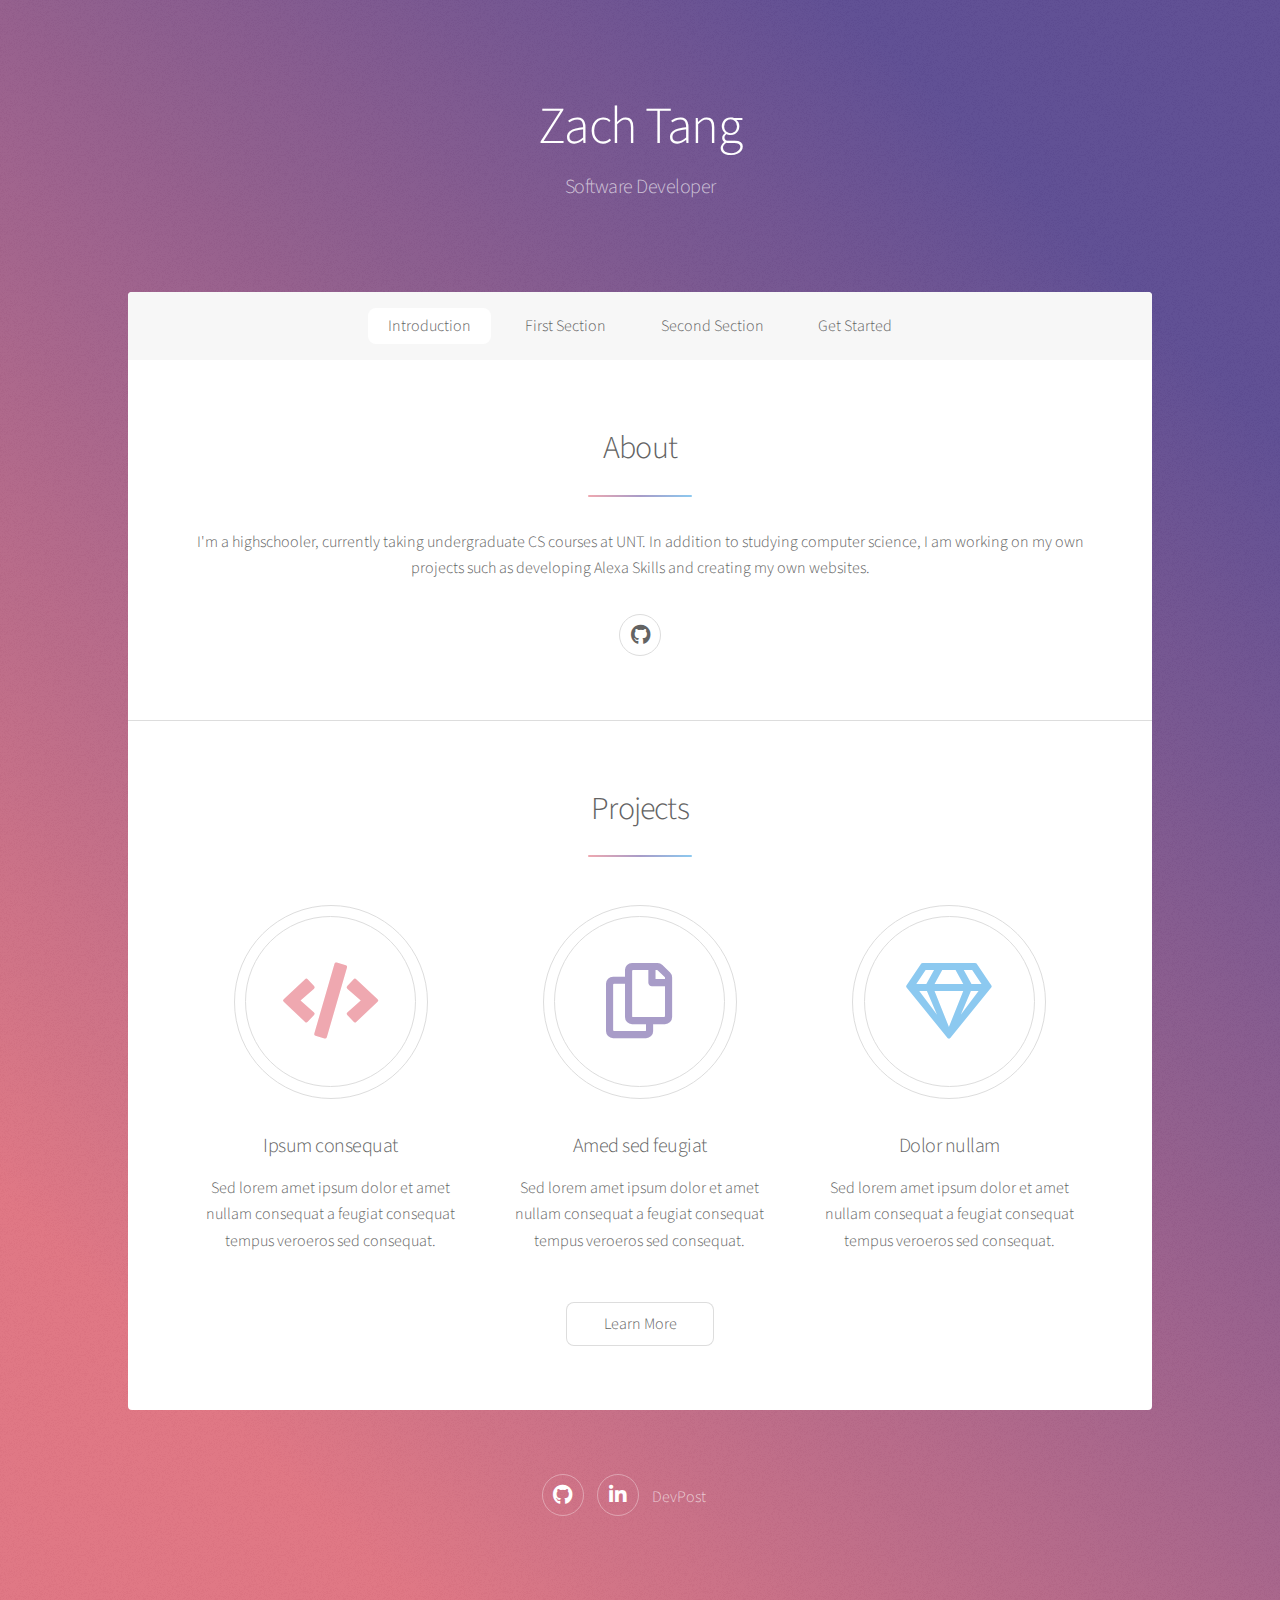
==== commit 2808e8ba: "Merge pull request #1 from zachtango/about-section" ====
--- a/index.html
+++ b/index.html
@@ -10,7 +10,6 @@
 		<meta charset="utf-8" />
 		<meta name="viewport" content="width=device-width, initial-scale=1, user-scalable=no" />
 		<link rel="stylesheet" href="assets/css/main.css" />
-		<link rel="stylesheet" href="https://maxcdn.bootstrapcdn.com/font-awesome/4.4.0/css/font-awesome.min.css">
 		<noscript><link rel="stylesheet" href="assets/css/noscript.css" /></noscript>
 	</head>
 	<body class="is-preload">
@@ -44,50 +43,40 @@
 										<header class="major">
 											<h2>About</h2>
 										</header>
-										<p>I'm a software developer.</p>
-										<a href="generic.html" class="button">Github</a>
+										<p>I'm a highschooler, currently taking undergraduate CS courses at UNT.
+											In addition to studying computer science, I am working on my own projects
+											such as developing Alexa Skills and creating my own websites.
+										</p>
+										<a href="https://github.com/zachtango" class="icon brands fa-github alt"><span class="label">GitHub</span></a>
 									</div>
 								</div>
 							</section>
 
-						<!-- Portfolio -->
+						<!-- First Section -->
 							<section id="first" class="main special">
 								<header class="major">
 									<h2>Projects</h2>
 								</header>
 								<ul class="features">
 									<li>
-										<span class="icon solid major style3 fa-server"></span>
-										<h3>Sports Club Website</h3>
-										<p>Website for my school's sports club</p>
-										<p>Skills used: HTML/Css, Bootstrap, Server Hosting</p>
-										<p>What I learned: Bootstrap and deploying a website. This
-											experience contributes towards myself becoming a full-stack engineer.
-										</p>
+										<span class="icon solid major style1 fa-code"></span>
+										<h3>Ipsum consequat</h3>
+										<p>Sed lorem amet ipsum dolor et amet nullam consequat a feugiat consequat tempus veroeros sed consequat.</p>
 									</li>
 									<li>
-										<span class="icon solid major style4 fa-microphone"></span>
-										<h3>Alexa Skills - Dallas Info (Ongoing)</h3>
-										<p>Alexa skill with many functionalities concerning the City of Dallas</p>
-										<p>Skills used: Python (Alexa-sdk), GitHub, Slack</p>
-										<p>What I learned: Using GitHub to develop a project cooperatively.
-											Coding Alexa Skills using Python. Opportunities to help people
-											using programming.
-										</p>
+										<span class="icon major style3 fa-copy"></span>
+										<h3>Amed sed feugiat</h3>
+										<p>Sed lorem amet ipsum dolor et amet nullam consequat a feugiat consequat tempus veroeros sed consequat.</p>
 									</li>
 									<li>
-										<span class="icon solid major style5 fa-subscript"></span>
-										<h3>Linear Equations Solver</h3>
-										<p>Algorithm that solves a system of 3 linear equations</p>
-										<p>Skills used: HTML/Javascript, Implementing Algorithms</p>
-										<p>What I learned: Manipulating DOM using Javascript. 
-											Modeling algorithms from my Linear Algebra class using Javascript.
-										</p>
+										<span class="icon major style5 fa-gem"></span>
+										<h3>Dolor nullam</h3>
+										<p>Sed lorem amet ipsum dolor et amet nullam consequat a feugiat consequat tempus veroeros sed consequat.</p>
 									</li>
 								</ul>
 								<footer class="major">
 									<ul class="actions special">
-										<li><a href="projects.html" class="button">See More</a></li>
+										<li><a href="generic.html" class="button">Learn More</a></li>
 									</ul>
 								</footer>
 							</section>
@@ -95,13 +84,11 @@
 
 				<!-- Footer -->
 					<footer id="footer">
-						<section class="align-center">	
+						<section>	
 							<ul class="icons">
-								<li><a href="#" class="icon brands fa-twitter alt"><span class="label">Twitter</span></a></li>
-								<li><a href="#" class="icon brands fa-facebook-f alt"><span class="label">Facebook</span></a></li>
-								<li><a href="#" class="icon brands fa-instagram alt"><span class="label">Instagram</span></a></li>
-								<li><a href="#" class="icon brands fa-github alt"><span class="label">GitHub</span></a></li>
-								<li><a href="#" class="icon brands fa-dribbble alt"><span class="label">Dribbble</span></a></li>
+								<li><a href="https://github.com/zachtango" target="_blank" class="icon brands fa-github alt"><span class="label">GitHub</span></a></li>
+								<li><a href="https://www.linkedin.com/in/zach-tang-8906361a2/" target="_blank" class="icon brands fa-linkedin-in alt"><span class="label">LinkedIn</span></a></li>
+								<li><a href="https://devpost.com/zachtango" target="_blank" class="icon brands fa-devpost">DevPost</a></li>
 							</ul>
 						</section>
 					</footer>
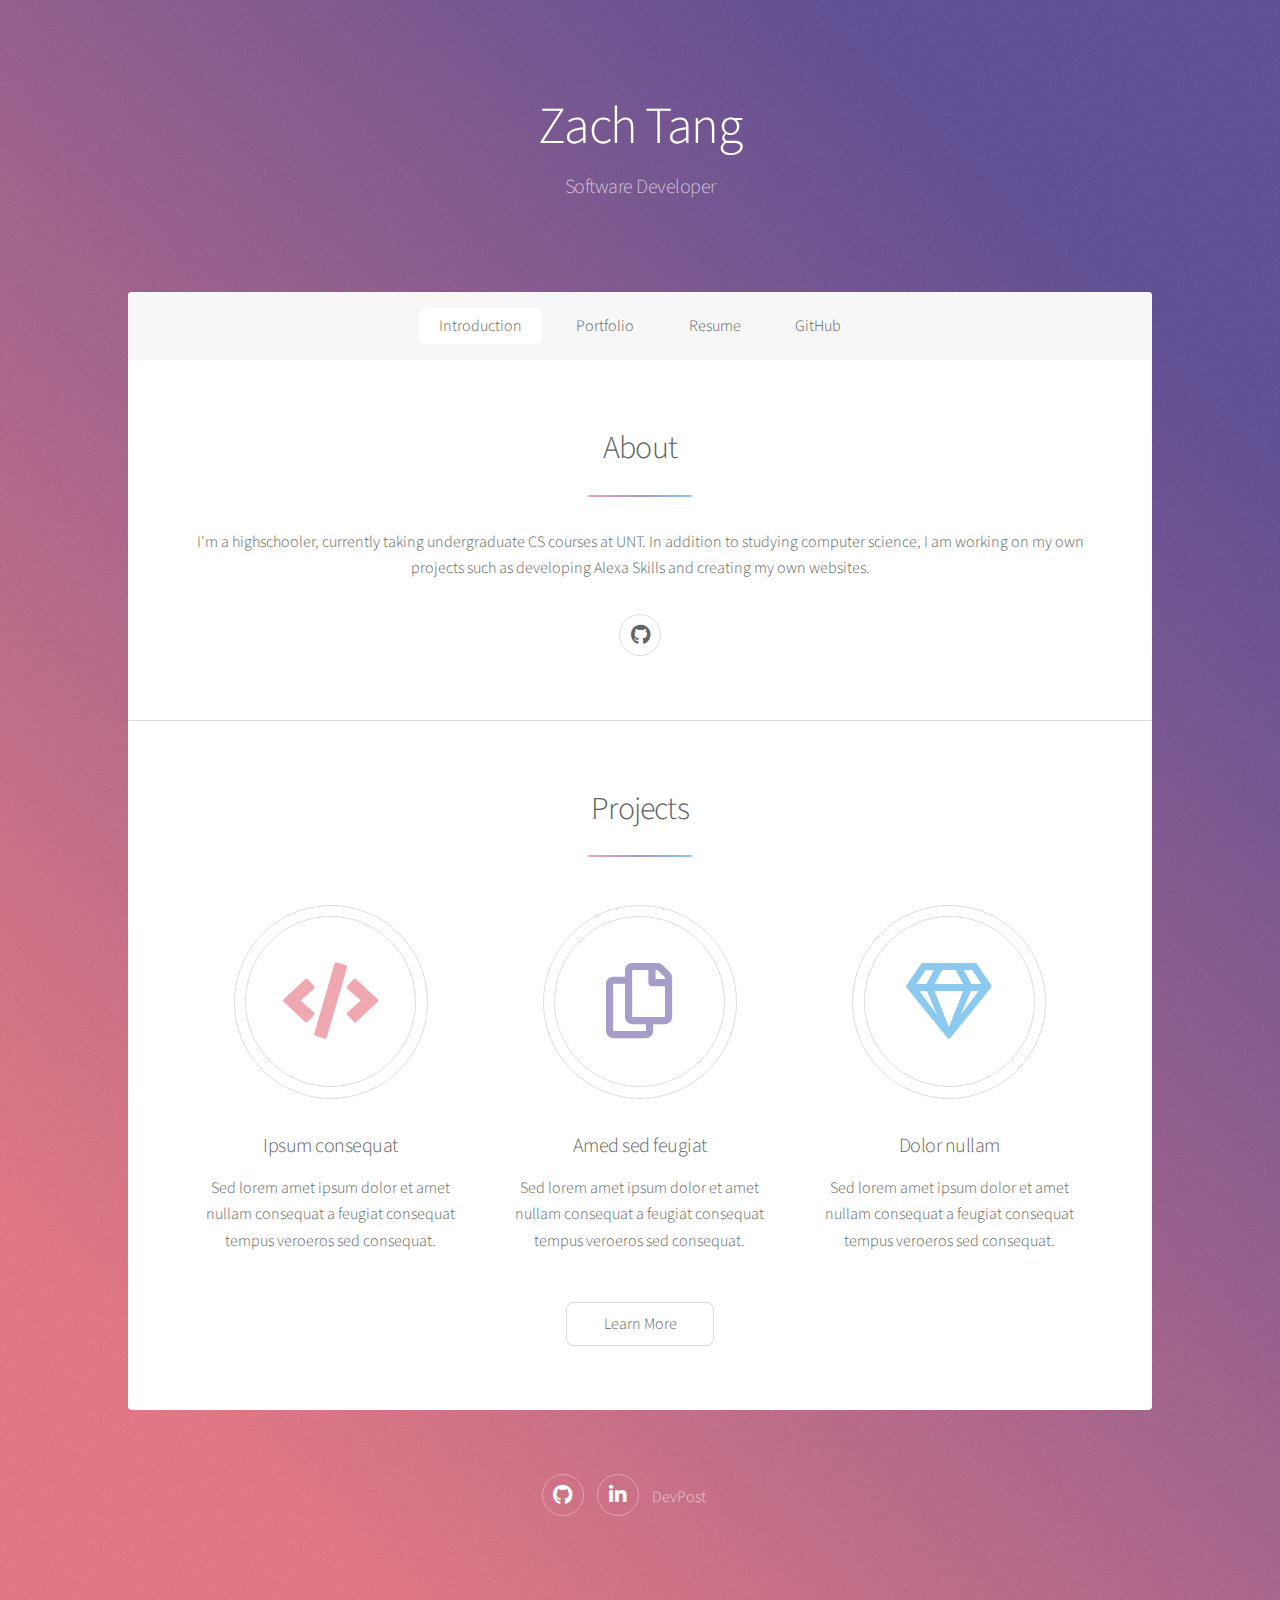
==== commit 5d828d82: "Merge pull request #2 from zachtango/nav-section" ====
--- a/index.html
+++ b/index.html
@@ -1,12 +1,8 @@
 <!DOCTYPE HTML>
-<!--
-	Stellar by HTML5 UP
-	html5up.net | @ajlkn
-	Free for personal and commercial use under the CCA 3.0 license (html5up.net/license)
--->
+<!-- Zach Tang's Personal Site -->
 <html>
 	<head>
-		<title>Stellar by HTML5 UP</title>
+		<title>Zach Tang</title>
 		<meta charset="utf-8" />
 		<meta name="viewport" content="width=device-width, initial-scale=1, user-scalable=no" />
 		<link rel="stylesheet" href="assets/css/main.css" />
@@ -27,9 +23,9 @@
 					<nav id="nav">
 						<ul>
 							<li><a href="#intro" class="active">Introduction</a></li>
-							<li><a href="#first">First Section</a></li>
-							<li><a href="#second">Second Section</a></li>
-							<li><a href="#cta">Get Started</a></li>
+							<li><a href="#first">Portfolio</a></li>
+							<li><a href="./Resume.pdf" target="_blank">Resume</a></li>
+							<li><a href="https://github.com/zachtango" target="_blank">GitHub</a></li>
 						</ul>
 					</nav>
 
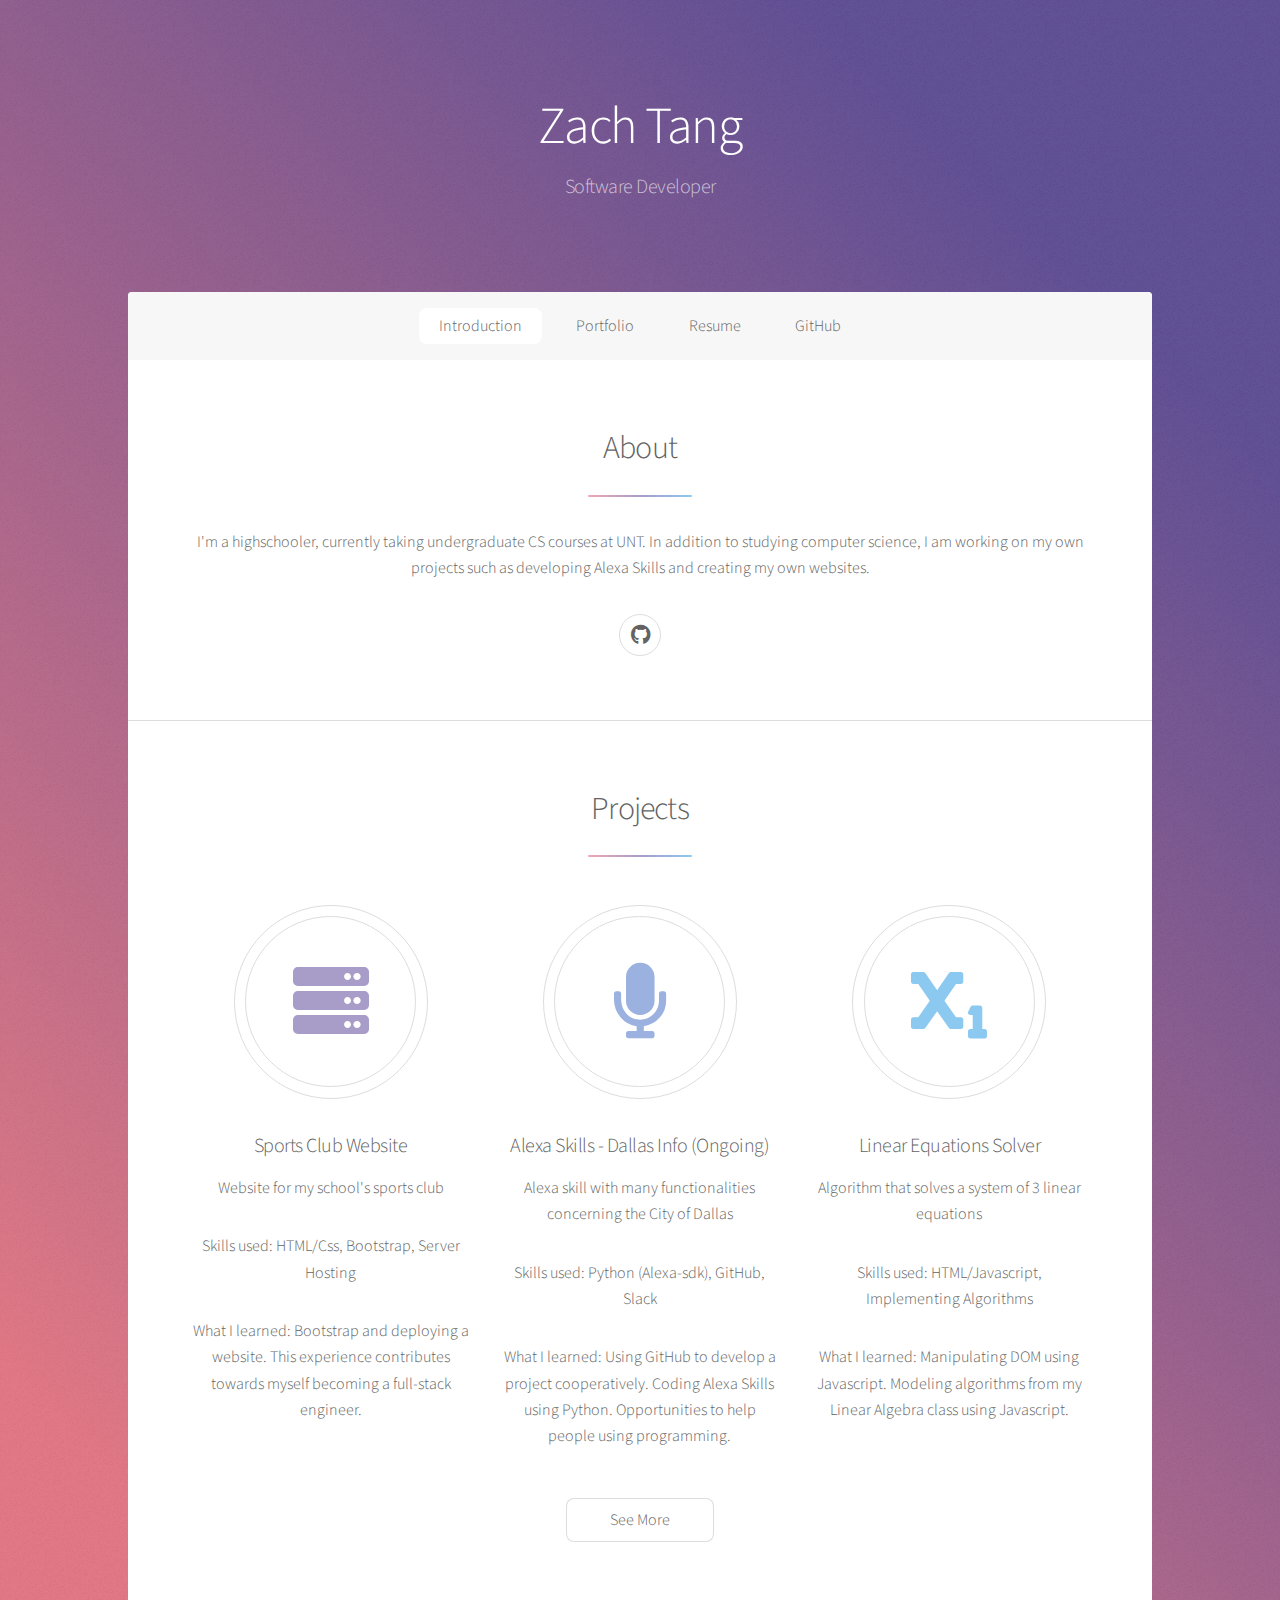
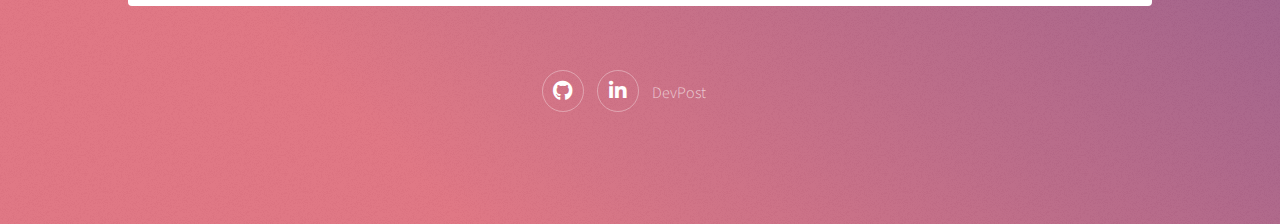
==== commit a181fb75: "Merge pull request #3 from zachtango/portfolio-section" ====
--- a/index.html
+++ b/index.html
@@ -6,6 +6,7 @@
 		<meta charset="utf-8" />
 		<meta name="viewport" content="width=device-width, initial-scale=1, user-scalable=no" />
 		<link rel="stylesheet" href="assets/css/main.css" />
+		<link rel="stylesheet" href="https://maxcdn.bootstrapcdn.com/font-awesome/4.4.0/css/font-awesome.min.css">
 		<noscript><link rel="stylesheet" href="assets/css/noscript.css" /></noscript>
 	</head>
 	<body class="is-preload">
@@ -48,31 +49,44 @@
 								</div>
 							</section>
 
-						<!-- First Section -->
+						<!-- Portfolio -->
 							<section id="first" class="main special">
 								<header class="major">
 									<h2>Projects</h2>
 								</header>
 								<ul class="features">
 									<li>
-										<span class="icon solid major style1 fa-code"></span>
-										<h3>Ipsum consequat</h3>
-										<p>Sed lorem amet ipsum dolor et amet nullam consequat a feugiat consequat tempus veroeros sed consequat.</p>
+										<span class="icon solid major style3 fa-server"></span>
+										<h3>Sports Club Website</h3>
+										<p>Website for my school's sports club</p>
+										<p>Skills used: HTML/Css, Bootstrap, Server Hosting</p>
+										<p>What I learned: Bootstrap and deploying a website. This
+											experience contributes towards myself becoming a full-stack engineer.
+										</p>
 									</li>
 									<li>
-										<span class="icon major style3 fa-copy"></span>
-										<h3>Amed sed feugiat</h3>
-										<p>Sed lorem amet ipsum dolor et amet nullam consequat a feugiat consequat tempus veroeros sed consequat.</p>
+										<span class="icon solid major style4 fa-microphone"></span>
+										<h3>Alexa Skills - Dallas Info (Ongoing)</h3>
+										<p>Alexa skill with many functionalities concerning the City of Dallas</p>
+										<p>Skills used: Python (Alexa-sdk), GitHub, Slack</p>
+										<p>What I learned: Using GitHub to develop a project cooperatively.
+											Coding Alexa Skills using Python. Opportunities to help people
+											using programming.
+										</p>
 									</li>
 									<li>
-										<span class="icon major style5 fa-gem"></span>
-										<h3>Dolor nullam</h3>
-										<p>Sed lorem amet ipsum dolor et amet nullam consequat a feugiat consequat tempus veroeros sed consequat.</p>
+										<span class="icon solid major style5 fa-subscript"></span>
+										<h3>Linear Equations Solver</h3>
+										<p>Algorithm that solves a system of 3 linear equations</p>
+										<p>Skills used: HTML/Javascript, Implementing Algorithms</p>
+										<p>What I learned: Manipulating DOM using Javascript. 
+											Modeling algorithms from my Linear Algebra class using Javascript.
+										</p>
 									</li>
 								</ul>
 								<footer class="major">
 									<ul class="actions special">
-										<li><a href="generic.html" class="button">Learn More</a></li>
+										<li><a href="projects.html" class="button">See More</a></li>
 									</ul>
 								</footer>
 							</section>
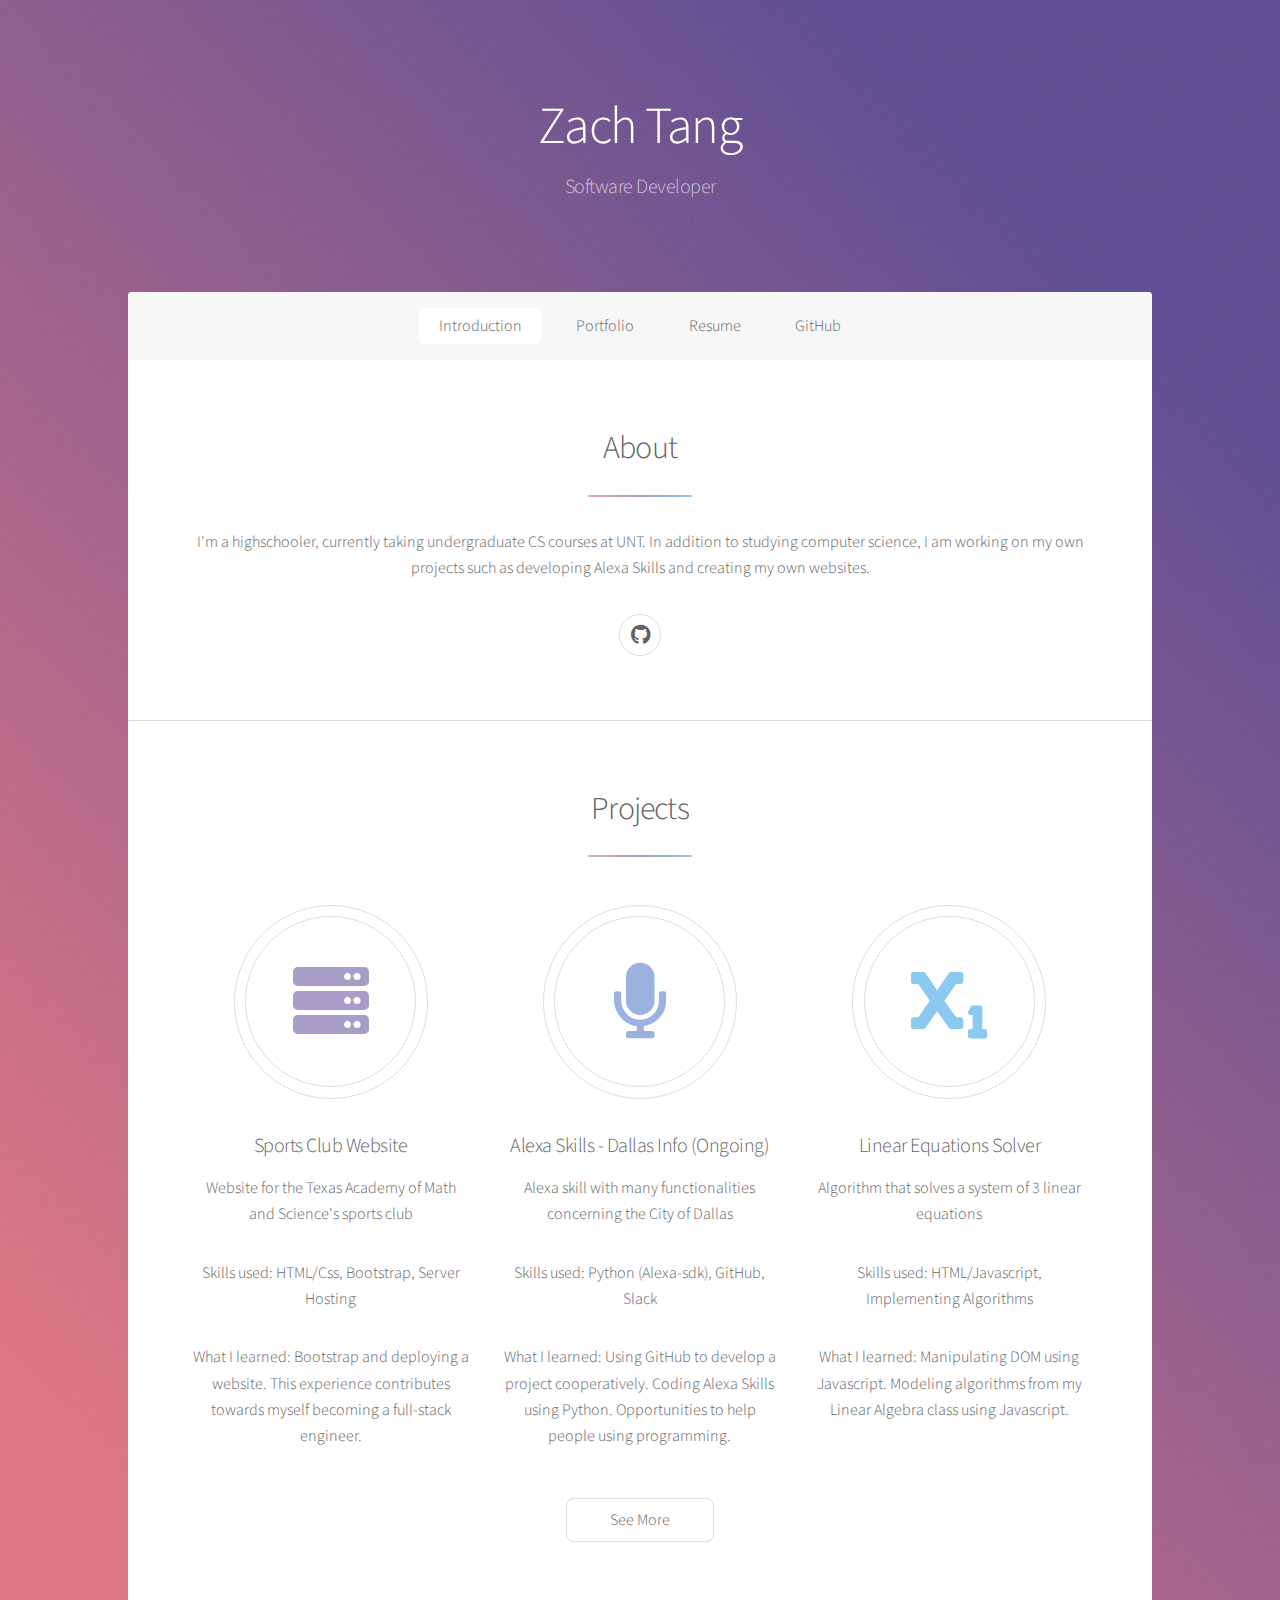
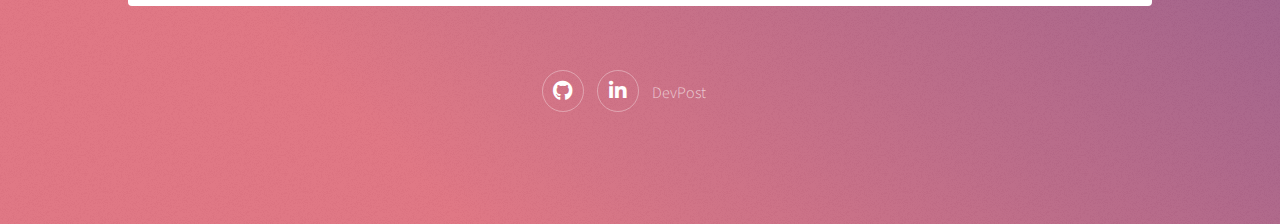
==== commit 41076817: "updated projects-section" ====
--- a/index.html
+++ b/index.html
@@ -58,7 +58,7 @@
 									<li>
 										<span class="icon solid major style3 fa-server"></span>
 										<h3>Sports Club Website</h3>
-										<p>Website for my school's sports club</p>
+										<p>Website for the Texas Academy of Math and Science's sports club</p>
 										<p>Skills used: HTML/Css, Bootstrap, Server Hosting</p>
 										<p>What I learned: Bootstrap and deploying a website. This
 											experience contributes towards myself becoming a full-stack engineer.
--- a/assets/css/main.css
+++ b/assets/css/main.css
@@ -3681,82 +3681,85 @@
 
 /* Footer */
 
-	#footer {
-		display: -moz-flex;
-		display: -webkit-flex;
-		display: -ms-flex;
-		display: flex;
-		-moz-flex-wrap: wrap;
-		-webkit-flex-wrap: wrap;
-		-ms-flex-wrap: wrap;
-		flex-wrap: wrap;
-		padding: 5em 5em 3em 5em ;
-		width: calc(100% + 2em);
-		margin: 0 0 3em -2em;
-	}
+#footer {
+	display: -moz-flex;
+	display: -webkit-flex;
+	display: -ms-flex;
+	display: flex;
+	-moz-flex-wrap: wrap;
+	-webkit-flex-wrap: wrap;
+	-ms-flex-wrap: wrap;
+	flex-wrap: wrap;
+	padding: 5em 5em 3em 5em ;
+	width: calc(100% + 2em);
+	margin: 0 0 3em -2em;
+}
+
+	#footer section{
+		margin: auto;
+	}
+
+	@media screen and (max-width: 1280px) {
+
+		#footer {
+			padding: 4em 4em 2em 4em ;
+		}
+
 		#footer section{
 			margin: auto;
 		}
 
-		#footer .copyright {
+	}
+
+	@media screen and (max-width: 980px) {
+
+		#footer {
+			padding: 4em 3em 2em 3em ;
+			margin: 0 0 3em 0;
 			width: 100%;
-			margin: 2.5em 0 2em 0;
-			font-size: 0.8em;
-			text-align: center;
-		}
-
-		@media screen and (max-width: 1280px) {
-
-			#footer {
-				padding: 4em 4em 2em 4em ;
-			}
-
-		}
-
-		@media screen and (max-width: 980px) {
-
-			#footer {
-				padding: 4em 3em 2em 3em ;
-				display: block;
-				margin: 0 0 3em 0;
-				width: 100%;
-			}
-
-				#footer > * {
-					width: 100%;
-					margin-left: 0;
-					margin-bottom: 3em;
-				}
-
-				#footer .copyright {
-					text-align: left;
-				}
-
-		}
-
-		@media screen and (max-width: 736px) {
-
-			#footer {
-				padding: 3em 2em 1em 2em ;
-			}
-
-		}
-
-		@media screen and (max-width: 480px) {
-
-			#footer {
-				padding: 3em 1.5em 1em 1.5em ;
-			}
-
-		}
-
-		@media screen and (max-width: 480px) {
-
-			#footer {
-				padding: 2.5em 1em 0.5em 1em ;
-			}
-
-		}
+		}
+
+			#footer section{
+				margin: auto;
+			}
+
+	}
+
+	@media screen and (max-width: 736px) {
+
+		#footer {
+			padding: 3em 2em 1em 2em ;
+		}
+
+		#footer section{
+			margin: auto;
+		}
+
+	}
+
+	@media screen and (max-width: 480px) {
+
+		#footer {
+			padding: 3em 1.5em 1em 1.5em ;
+		}
+
+		#footer section{
+			margin: auto;
+		}
+
+	}
+
+	@media screen and (max-width: 480px) {
+
+		#footer {
+			padding: 2.5em 1em 0.5em 1em ;
+		}
+
+		#footer section{
+			margin: auto;
+		}
+
+	}
 
 /* Wrapper */
 
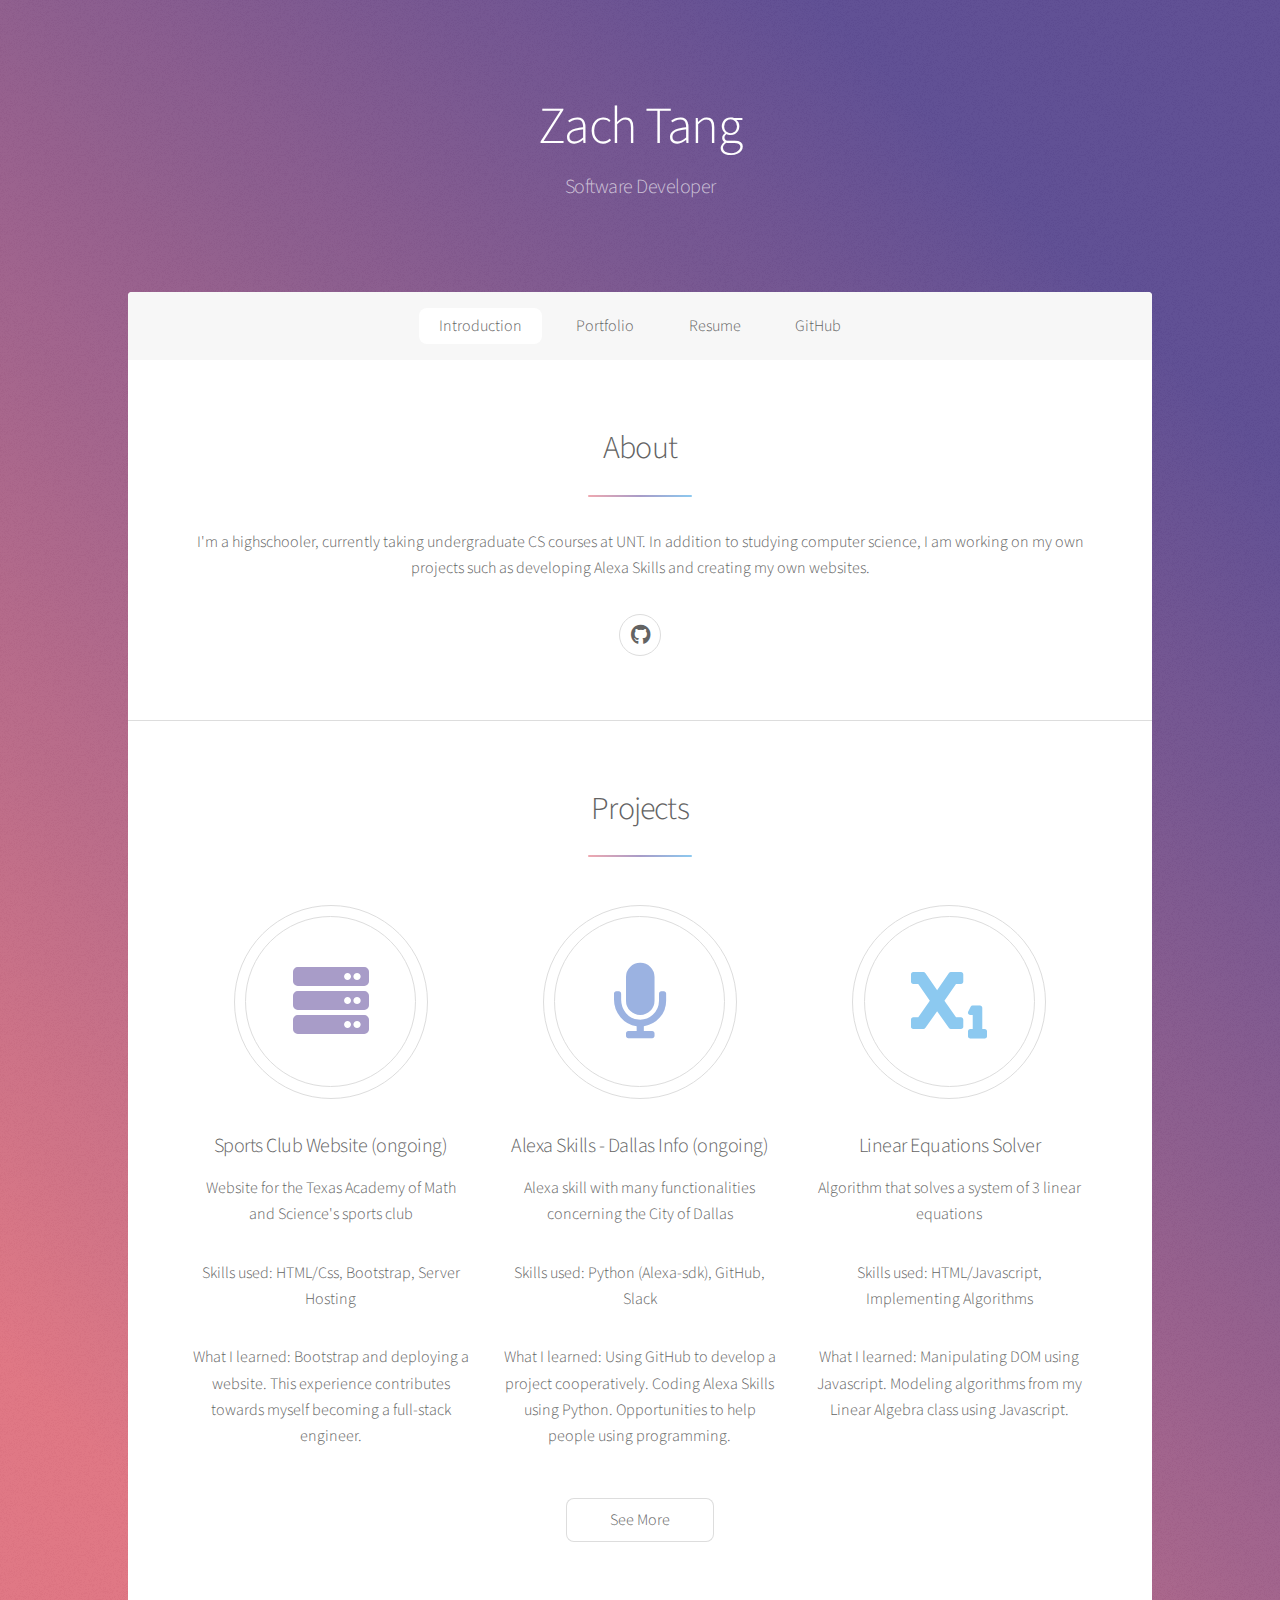
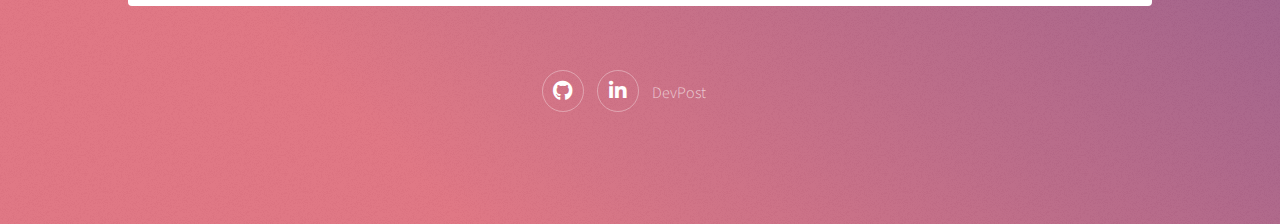
==== commit 23187aeb: "tweaked main site and projects site" ====
--- a/index.html
+++ b/index.html
@@ -24,7 +24,7 @@
 					<nav id="nav">
 						<ul>
 							<li><a href="#intro" class="active">Introduction</a></li>
-							<li><a href="#first">Portfolio</a></li>
+							<li><a href="projects.html">Portfolio</a></li>
 							<li><a href="./Resume.pdf" target="_blank">Resume</a></li>
 							<li><a href="https://github.com/zachtango" target="_blank">GitHub</a></li>
 						</ul>
@@ -57,7 +57,7 @@
 								<ul class="features">
 									<li>
 										<span class="icon solid major style3 fa-server"></span>
-										<h3>Sports Club Website</h3>
+										<h3>Sports Club Website (ongoing)</h3>
 										<p>Website for the Texas Academy of Math and Science's sports club</p>
 										<p>Skills used: HTML/Css, Bootstrap, Server Hosting</p>
 										<p>What I learned: Bootstrap and deploying a website. This
@@ -66,7 +66,7 @@
 									</li>
 									<li>
 										<span class="icon solid major style4 fa-microphone"></span>
-										<h3>Alexa Skills - Dallas Info (Ongoing)</h3>
+										<h3>Alexa Skills - Dallas Info (ongoing)</h3>
 										<p>Alexa skill with many functionalities concerning the City of Dallas</p>
 										<p>Skills used: Python (Alexa-sdk), GitHub, Slack</p>
 										<p>What I learned: Using GitHub to develop a project cooperatively.
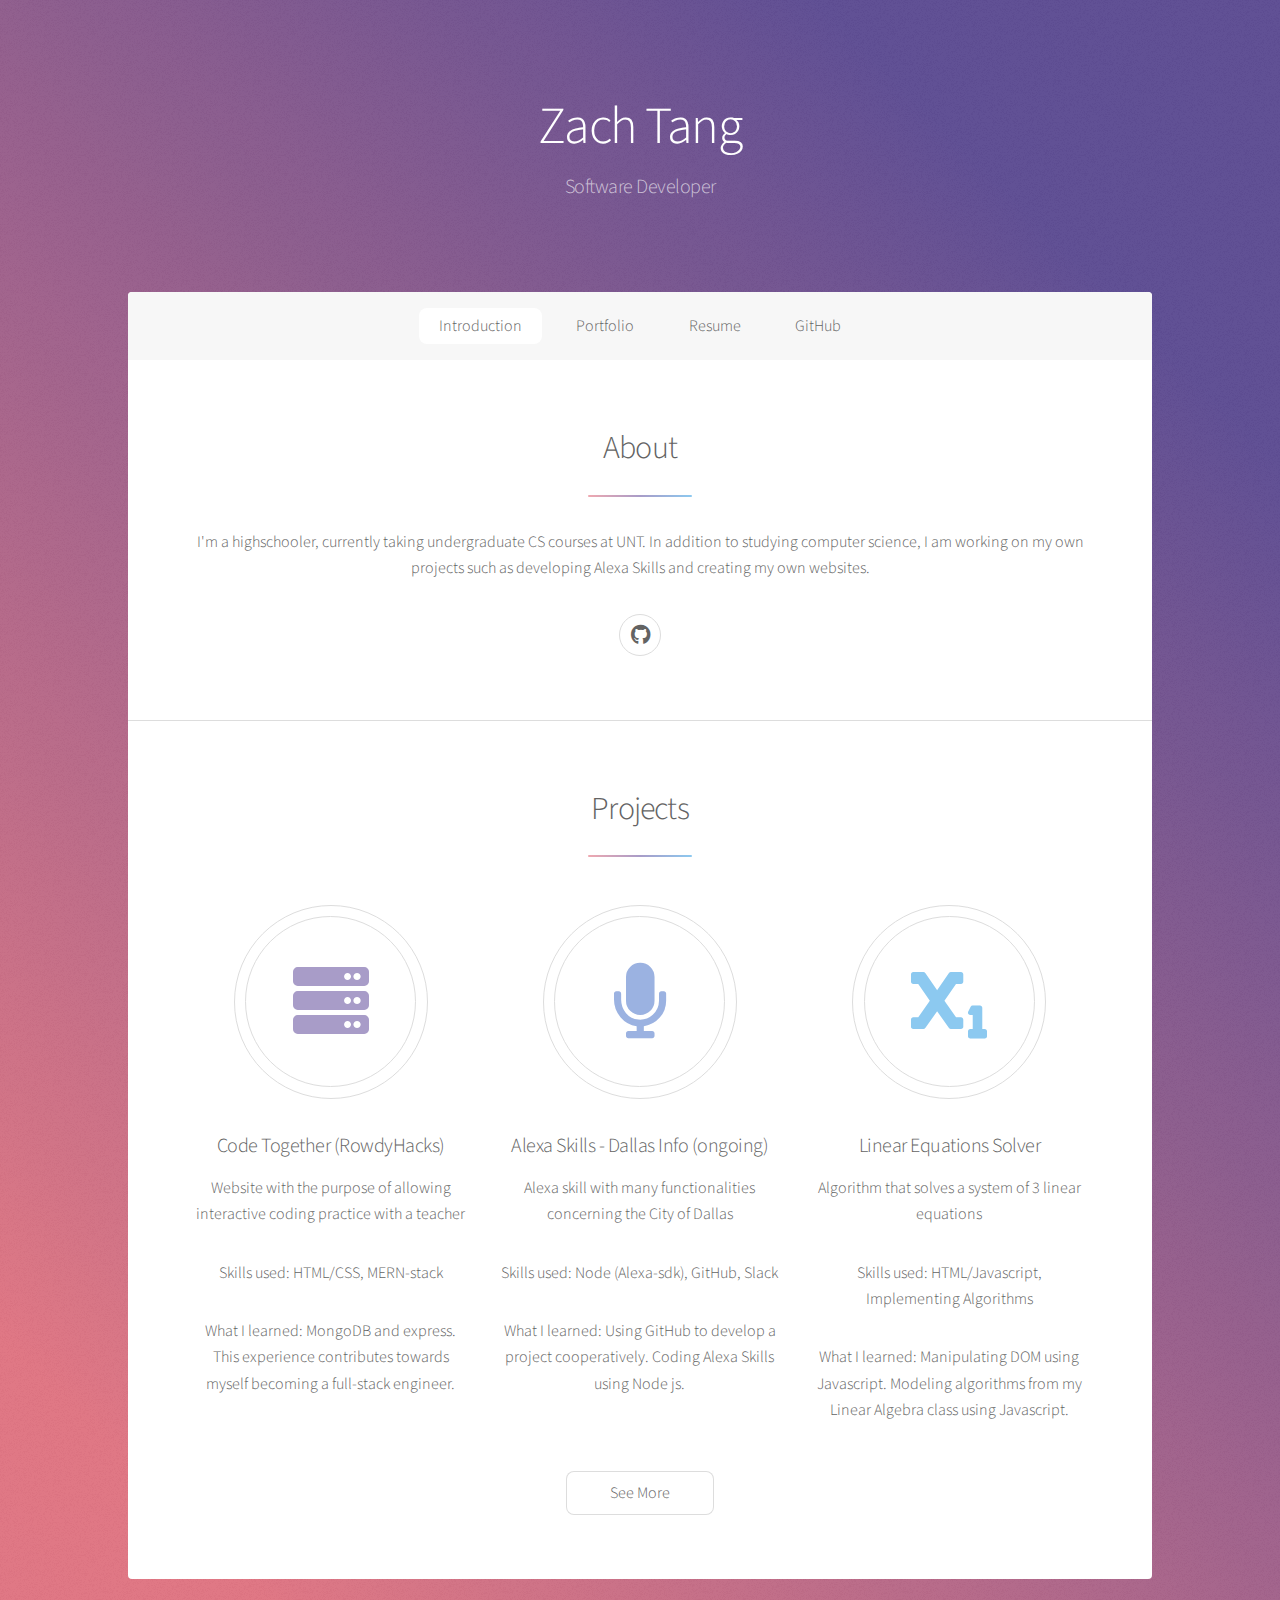
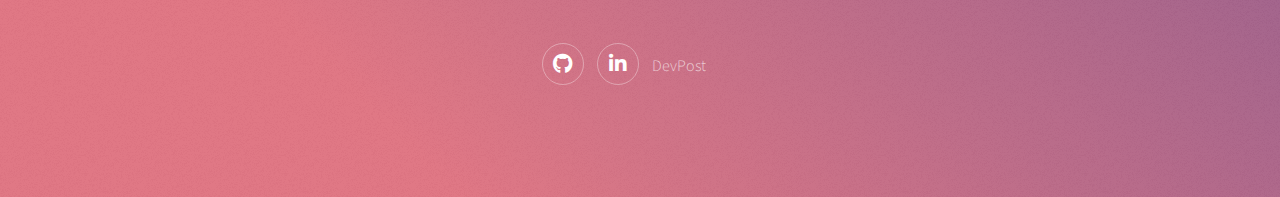
==== commit 5dd291da: "cleaned up css media queries for projects page and added new project code together" ====
--- a/index.html
+++ b/index.html
@@ -57,10 +57,10 @@
 								<ul class="features">
 									<li>
 										<span class="icon solid major style3 fa-server"></span>
-										<h3>Sports Club Website (ongoing)</h3>
-										<p>Website for the Texas Academy of Math and Science's sports club</p>
-										<p>Skills used: HTML/Css, Bootstrap, Server Hosting</p>
-										<p>What I learned: Bootstrap and deploying a website. This
+										<h3>Code Together (RowdyHacks)</h3>
+										<p>Website with the purpose of allowing interactive coding practice with a teacher</p>
+										<p>Skills used: HTML/CSS, MERN-stack</p>
+										<p>What I learned: MongoDB and express. This
 											experience contributes towards myself becoming a full-stack engineer.
 										</p>
 									</li>
@@ -68,10 +68,9 @@
 										<span class="icon solid major style4 fa-microphone"></span>
 										<h3>Alexa Skills - Dallas Info (ongoing)</h3>
 										<p>Alexa skill with many functionalities concerning the City of Dallas</p>
-										<p>Skills used: Python (Alexa-sdk), GitHub, Slack</p>
+										<p>Skills used: Node (Alexa-sdk), GitHub, Slack</p>
 										<p>What I learned: Using GitHub to develop a project cooperatively.
-											Coding Alexa Skills using Python. Opportunities to help people
-											using programming.
+											Coding Alexa Skills using Node js.
 										</p>
 									</li>
 									<li>
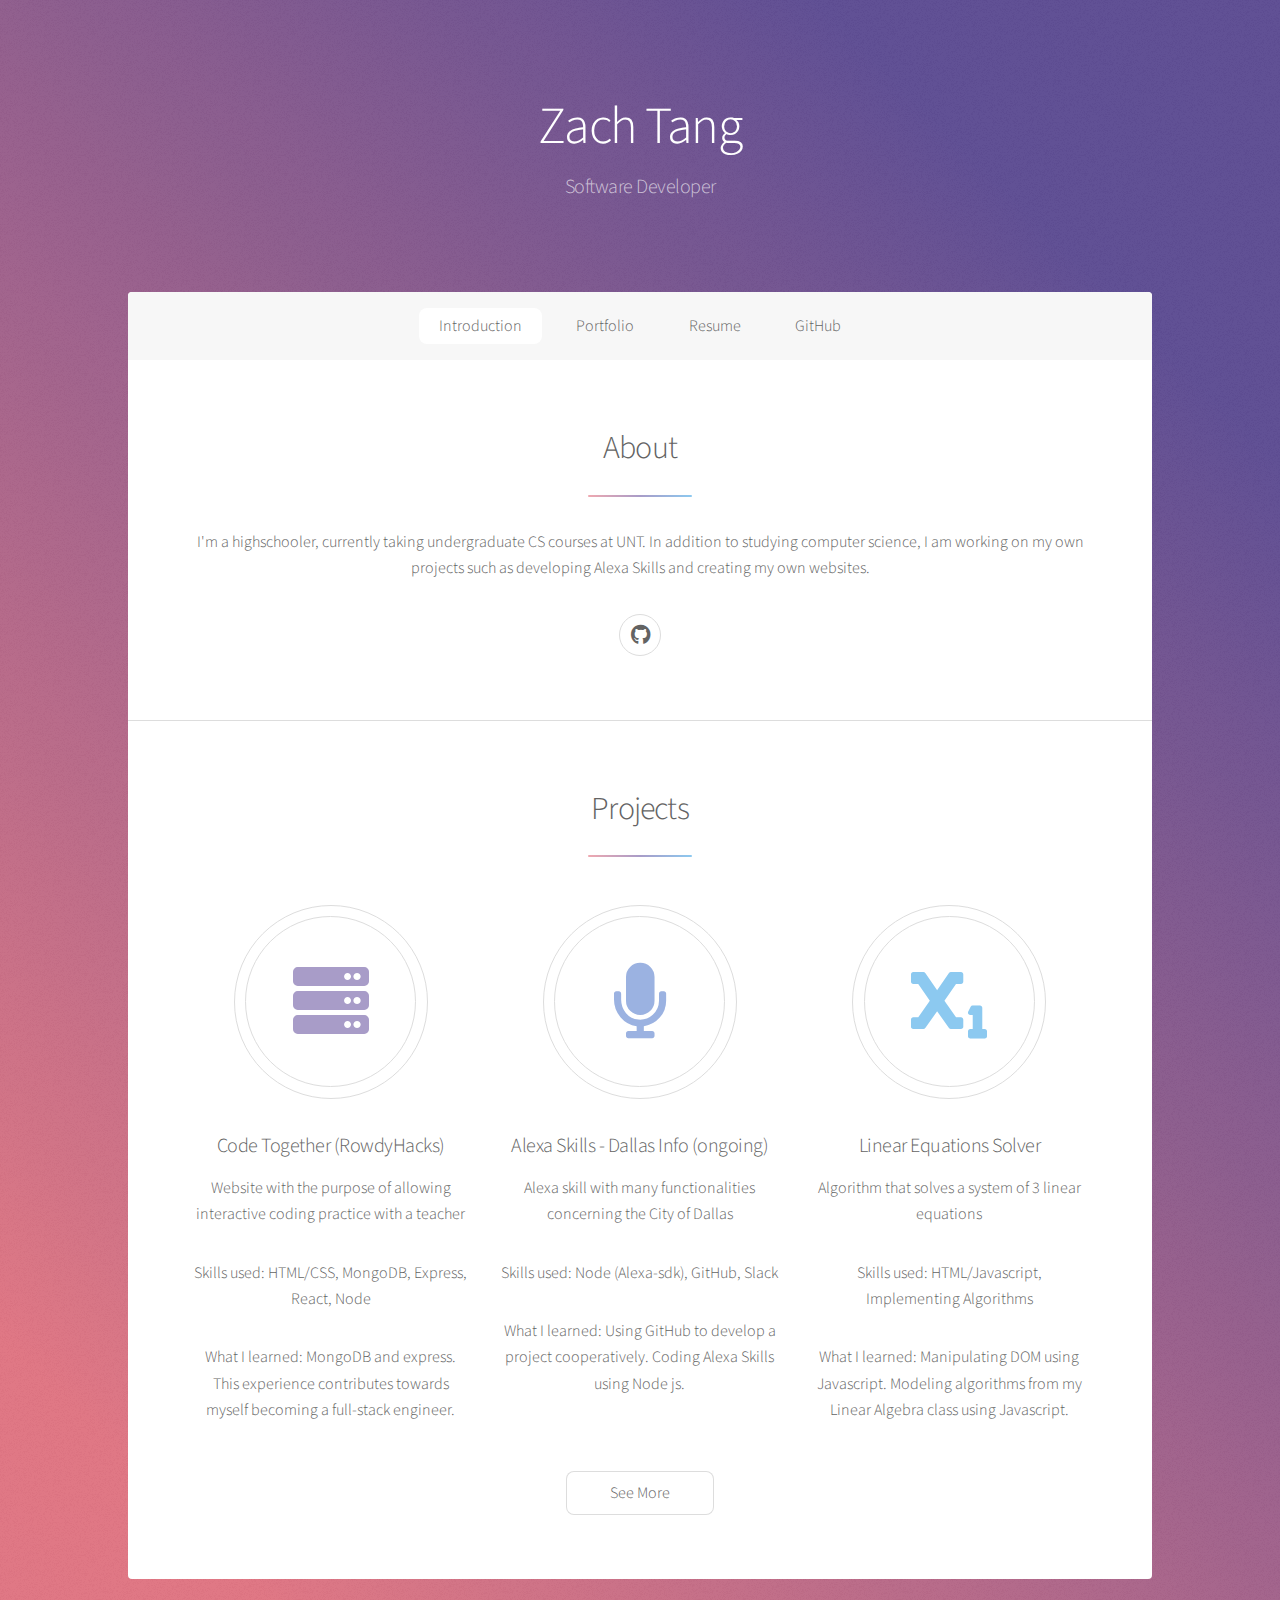
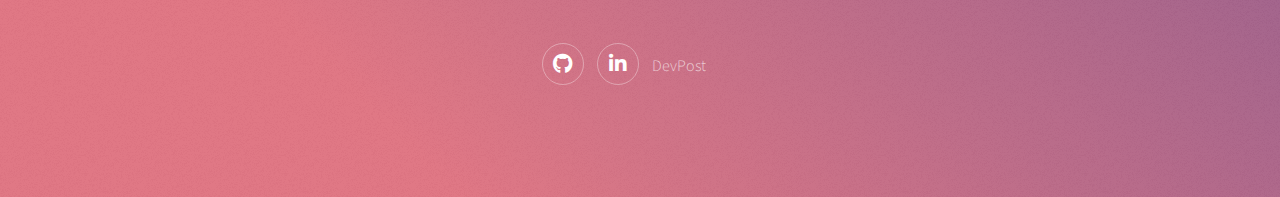
==== commit a330883a: "updated home page" ====
--- a/index.html
+++ b/index.html
@@ -59,7 +59,7 @@
 										<span class="icon solid major style3 fa-server"></span>
 										<h3>Code Together (RowdyHacks)</h3>
 										<p>Website with the purpose of allowing interactive coding practice with a teacher</p>
-										<p>Skills used: HTML/CSS, MERN-stack</p>
+										<p>Skills used: HTML/CSS, MongoDB, Express, React, Node</p>
 										<p>What I learned: MongoDB and express. This
 											experience contributes towards myself becoming a full-stack engineer.
 										</p>
